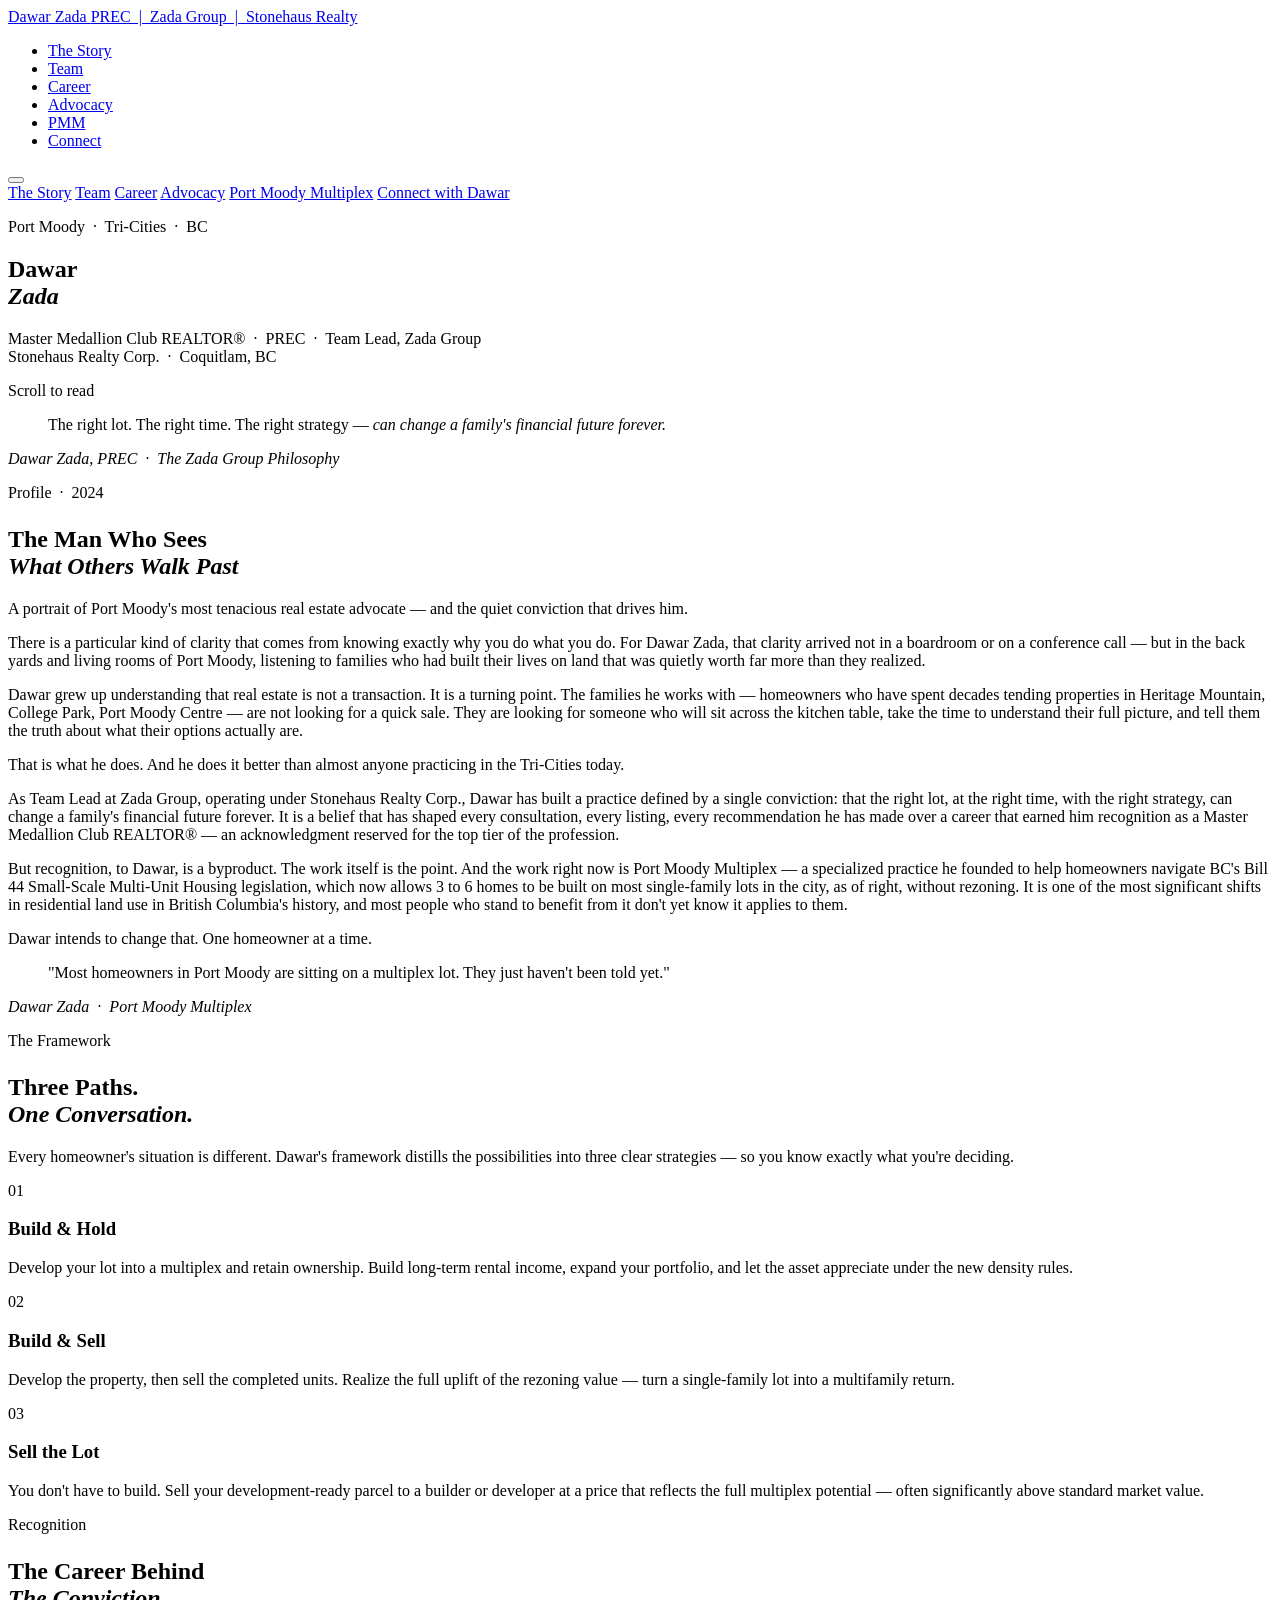
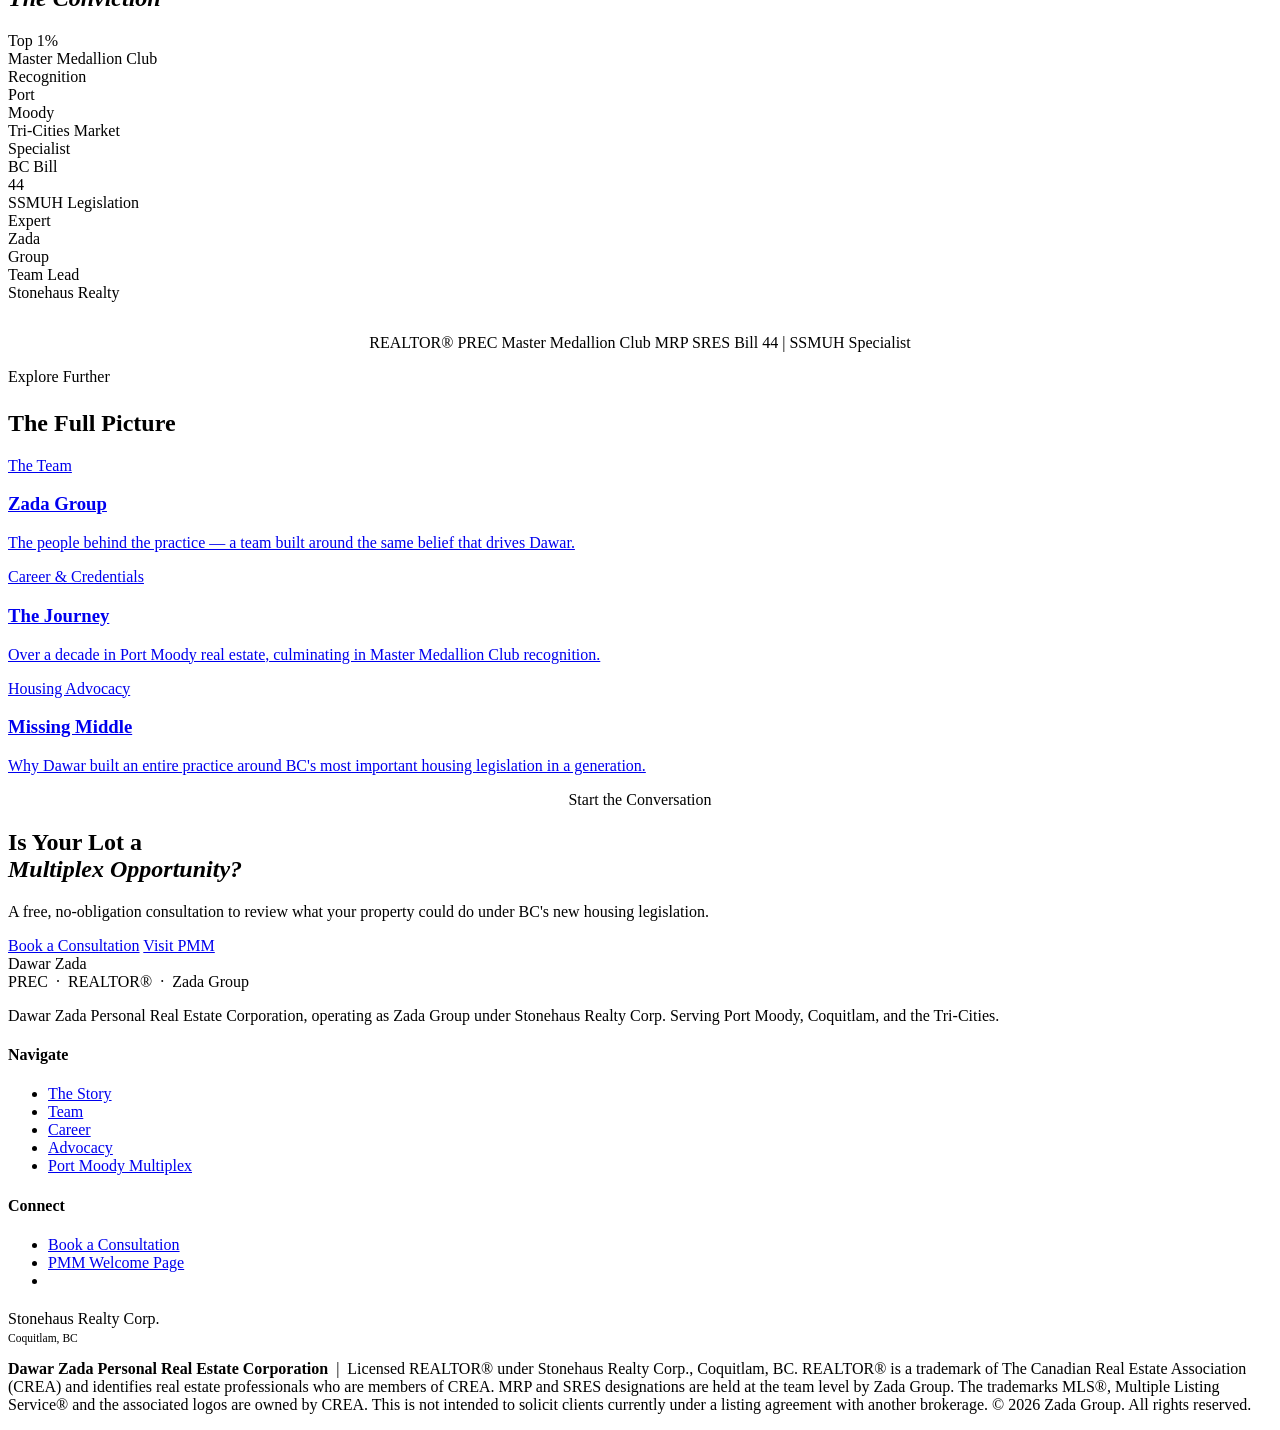
==== index.html @ b7933ea0 "Add files via upload" ====
<!DOCTYPE html>
<html lang="en">
<head>
  <meta charset="UTF-8">
  <meta name="viewport" content="width=device-width, initial-scale=1.0">
  <title>Dawar Zada | PREC · REALTOR® · Port Moody</title>
  <meta name="description" content="Dawar Zada is a Master Medallion Club REALTOR® and Team Lead at Zada Group, Stonehaus Realty Corp., specializing in multiplex and missing middle housing in Port Moody and the Tri-Cities.">
  <meta property="og:title" content="Dawar Zada | PREC · REALTOR® · Port Moody">
  <meta property="og:description" content="Master Medallion Club REALTOR®. Port Moody multiplex and missing middle housing specialist.">
  <meta property="og:type" content="website">
  <link rel="canonical" href="https://dawarzada.ca/">
  <link rel="stylesheet" href="css/style.css">
</head>
<body>

  <!-- NAV -->
  <nav class="site-nav" aria-label="Main navigation">
    <a href="index.html" class="nav-logo">
      Dawar Zada
      <span>PREC &nbsp;|&nbsp; Zada Group &nbsp;|&nbsp; Stonehaus Realty</span>
    </a>
    <ul class="nav-links">
      <li><a href="index.html" class="active">The Story</a></li>
      <li><a href="team.html">Team</a></li>
      <li><a href="career.html">Career</a></li>
      <li><a href="advocacy.html">Advocacy</a></li>
      <li><a href="https://portmoodymultiplex.ca" target="_blank" rel="noopener">PMM</a></li>
      <li><a href="career.html#connect" class="nav-cta">Connect</a></li>
    </ul>
    <button class="nav-hamburger" aria-label="Open menu" aria-expanded="false">
      <span></span><span></span><span></span>
    </button>
  </nav>
  <nav class="nav-drawer" aria-label="Mobile navigation">
    <a href="index.html">The Story</a>
    <a href="team.html">Team</a>
    <a href="career.html">Career</a>
    <a href="advocacy.html">Advocacy</a>
    <a href="https://portmoodymultiplex.ca" target="_blank" rel="noopener">Port Moody Multiplex</a>
    <a href="career.html#connect" class="drawer-cta">Connect with Dawar</a>
  </nav>

  <!-- HERO -->
  <section class="hero">
    <div class="hero-bg"></div>
    <div class="hero-noise"></div>
    <div class="hero-line"></div>
    <div class="hero-content container">
      <p class="hero-kicker">Port Moody &nbsp;·&nbsp; Tri-Cities &nbsp;·&nbsp; BC</p>
      <h1 class="hero-headline">Dawar<br><em>Zada</em></h1>
      <p class="hero-byline">Master Medallion Club REALTOR® &nbsp;·&nbsp; PREC &nbsp;·&nbsp; Team Lead, Zada Group<br>Stonehaus Realty Corp. &nbsp;·&nbsp; Coquitlam, BC</p>
      <div class="hero-scroll">
        <div class="hero-scroll-line"></div>
        Scroll to read
      </div>
    </div>
  </section>

  <!-- PULL QUOTE / MANIFESTO -->
  <section class="section-deeper">
    <div class="container-narrow">
      <div class="pull-quote reveal">
        <blockquote>
          The right lot. The right time. The right strategy — <em>can change a family's financial future forever.</em>
        </blockquote>
        <cite>Dawar Zada, PREC &nbsp;·&nbsp; The Zada Group Philosophy</cite>
      </div>
    </div>
  </section>

  <!-- THE EDITORIAL STORY -->
  <section class="section-dark">
    <div class="container">
      <div class="editorial-header reveal">
        <p class="eyebrow">Profile &nbsp;·&nbsp; 2024</p>
        <div class="gold-rule" style="margin: 12px auto 24px;"></div>
        <h2>The Man Who Sees<br><em>What Others Walk Past</em></h2>
        <p>A portrait of Port Moody's most tenacious real estate advocate — and the quiet conviction that drives him.</p>
      </div>

      <div class="story-body reveal">
        <p>There is a particular kind of clarity that comes from knowing exactly why you do what you do. For Dawar Zada, that clarity arrived not in a boardroom or on a conference call — but in the back yards and living rooms of Port Moody, listening to families who had built their lives on land that was quietly worth far more than they realized.</p>

        <p>Dawar grew up understanding that real estate is not a transaction. It is a turning point. The families he works with — homeowners who have spent decades tending properties in Heritage Mountain, College Park, Port Moody Centre — are not looking for a quick sale. They are looking for someone who will sit across the kitchen table, take the time to understand their full picture, and tell them the truth about what their options actually are.</p>

        <p>That is what he does. And he does it better than almost anyone practicing in the Tri-Cities today.</p>

        <p>As Team Lead at Zada Group, operating under Stonehaus Realty Corp., Dawar has built a practice defined by a single conviction: that the right lot, at the right time, with the right strategy, can change a family's financial future forever. It is a belief that has shaped every consultation, every listing, every recommendation he has made over a career that earned him recognition as a Master Medallion Club REALTOR® — an acknowledgment reserved for the top tier of the profession.</p>

        <p>But recognition, to Dawar, is a byproduct. The work itself is the point. And the work right now is Port Moody Multiplex — a specialized practice he founded to help homeowners navigate BC's Bill 44 Small-Scale Multi-Unit Housing legislation, which now allows 3 to 6 homes to be built on most single-family lots in the city, as of right, without rezoning. It is one of the most significant shifts in residential land use in British Columbia's history, and most people who stand to benefit from it don't yet know it applies to them.</p>

        <p>Dawar intends to change that. One homeowner at a time.</p>
      </div>
    </div>
  </section>

  <!-- SECOND PULL QUOTE -->
  <section class="section-deeper">
    <div class="container-narrow">
      <div class="pull-quote reveal">
        <blockquote>
          "Most homeowners in Port Moody are sitting on a multiplex lot. They just haven't been told yet."
        </blockquote>
        <cite>Dawar Zada &nbsp;·&nbsp; Port Moody Multiplex</cite>
      </div>
    </div>
  </section>

  <!-- THREE PATHS -->
  <section class="section-dark">
    <div class="container">
      <div class="editorial-header reveal">
        <p class="eyebrow">The Framework</p>
        <div class="gold-rule" style="margin: 12px auto 24px;"></div>
        <h2>Three Paths.<br><em>One Conversation.</em></h2>
        <p>Every homeowner's situation is different. Dawar's framework distills the possibilities into three clear strategies — so you know exactly what you're deciding.</p>
      </div>

      <div class="pillars-grid">
        <div class="pillar-card reveal">
          <div class="pillar-number">01</div>
          <h3>Build &amp; Hold</h3>
          <p>Develop your lot into a multiplex and retain ownership. Build long-term rental income, expand your portfolio, and let the asset appreciate under the new density rules.</p>
        </div>
        <div class="pillar-card reveal" style="transition-delay: 0.12s;">
          <div class="pillar-number">02</div>
          <h3>Build &amp; Sell</h3>
          <p>Develop the property, then sell the completed units. Realize the full uplift of the rezoning value — turn a single-family lot into a multifamily return.</p>
        </div>
        <div class="pillar-card reveal" style="transition-delay: 0.24s;">
          <div class="pillar-number">03</div>
          <h3>Sell the Lot</h3>
          <p>You don't have to build. Sell your development-ready parcel to a builder or developer at a price that reflects the full multiplex potential — often significantly above standard market value.</p>
        </div>
      </div>
    </div>
  </section>

  <!-- RECOGNITION / STATS -->
  <section class="section-deeper">
    <div class="container">
      <div class="editorial-header reveal">
        <p class="eyebrow">Recognition</p>
        <div class="gold-rule" style="margin: 12px auto 24px;"></div>
        <h2>The Career Behind<br><em>The Conviction</em></h2>
      </div>
      <div class="stats-row reveal">
        <div class="stat-cell">
          <div class="stat-number">Top&nbsp;1%</div>
          <div class="stat-label">Master Medallion Club<br>Recognition</div>
        </div>
        <div class="stat-cell">
          <div class="stat-number">Port<br>Moody</div>
          <div class="stat-label">Tri-Cities Market<br>Specialist</div>
        </div>
        <div class="stat-cell">
          <div class="stat-number">BC Bill<br>44</div>
          <div class="stat-label">SSMUH Legislation<br>Expert</div>
        </div>
        <div class="stat-cell">
          <div class="stat-number">Zada<br>Group</div>
          <div class="stat-label">Team Lead<br>Stonehaus Realty</div>
        </div>
      </div>
      <div style="margin-top: 32px; text-align: center;" class="reveal">
        <div class="credentials-row" style="justify-content: center;">
          <span class="credential-badge">REALTOR®</span>
          <span class="credential-badge">PREC</span>
          <span class="credential-badge">Master Medallion Club</span>
          <span class="credential-badge">MRP</span>
          <span class="credential-badge">SRES</span>
          <span class="credential-badge">Bill 44 | SSMUH Specialist</span>
        </div>
      </div>
    </div>
  </section>

  <!-- PAGE NAVIGATION CARDS -->
  <section class="section-mid">
    <div class="container">
      <div class="editorial-header reveal">
        <p class="eyebrow">Explore Further</p>
        <div class="gold-rule" style="margin: 12px auto 24px;"></div>
        <h2>The Full Picture</h2>
      </div>
      <div class="page-cards">
        <a href="team.html" class="page-card reveal">
          <p class="eyebrow">The Team</p>
          <h3>Zada Group</h3>
          <p>The people behind the practice — a team built around the same belief that drives Dawar.</p>
        </a>
        <a href="career.html" class="page-card reveal" style="transition-delay: 0.1s;">
          <p class="eyebrow">Career &amp; Credentials</p>
          <h3>The Journey</h3>
          <p>Over a decade in Port Moody real estate, culminating in Master Medallion Club recognition.</p>
        </a>
        <a href="advocacy.html" class="page-card reveal" style="transition-delay: 0.2s;">
          <p class="eyebrow">Housing Advocacy</p>
          <h3>Missing Middle</h3>
          <p>Why Dawar built an entire practice around BC's most important housing legislation in a generation.</p>
        </a>
      </div>
    </div>
  </section>

  <!-- CTA -->
  <section class="cta-banner">
    <div class="container-narrow">
      <p class="eyebrow reveal" style="text-align:center;">Start the Conversation</p>
      <h2 class="reveal">Is Your Lot a<br><em>Multiplex Opportunity?</em></h2>
      <p class="reveal">A free, no-obligation consultation to review what your property could do under BC's new housing legislation.</p>
      <div class="reveal">
        <a href="https://portmoodymultiplex.ca/welcome" class="btn-primary" target="_blank" rel="noopener">Book a Consultation</a>
        <a href="https://portmoodymultiplex.ca" class="btn-outline" target="_blank" rel="noopener">Visit PMM</a>
      </div>
    </div>
  </section>

  <!-- FOOTER -->
  <footer class="site-footer">
    <div class="container">
      <div class="footer-top">
        <div>
          <div class="footer-brand-name">Dawar Zada</div>
          <div class="footer-brand-sub">PREC &nbsp;·&nbsp; REALTOR® &nbsp;·&nbsp; Zada Group</div>
          <p class="footer-desc">Dawar Zada Personal Real Estate Corporation, operating as Zada Group under Stonehaus Realty Corp. Serving Port Moody, Coquitlam, and the Tri-Cities.</p>
        </div>
        <div class="footer-col">
          <h4>Navigate</h4>
          <ul>
            <li><a href="index.html">The Story</a></li>
            <li><a href="team.html">Team</a></li>
            <li><a href="career.html">Career</a></li>
            <li><a href="advocacy.html">Advocacy</a></li>
            <li><a href="https://portmoodymultiplex.ca" target="_blank" rel="noopener">Port Moody Multiplex</a></li>
          </ul>
        </div>
        <div class="footer-col">
          <h4>Connect</h4>
          <ul>
            <li><a href="career.html#connect">Book a Consultation</a></li>
            <li><a href="https://portmoodymultiplex.ca/welcome" target="_blank" rel="noopener">PMM Welcome Page</a></li>
            <li><a data-email="dawar|zadagroup.ca" href="#"></a></li>
          </ul>
          <div style="margin-top: 20px;">
            <div class="footer-brand-sub">Stonehaus Realty Corp.</div>
            <p class="footer-desc" style="font-size: 0.72rem; margin-top: 4px;">Coquitlam, BC</p>
          </div>
        </div>
      </div>
      <div class="footer-bottom">
        <p class="footer-legal">
          <strong>Dawar Zada Personal Real Estate Corporation</strong> &nbsp;|&nbsp; Licensed REALTOR® under Stonehaus Realty Corp., Coquitlam, BC. REALTOR® is a trademark of The Canadian Real Estate Association (CREA) and identifies real estate professionals who are members of CREA. MRP and SRES designations are held at the team level by Zada Group. The trademarks MLS®, Multiple Listing Service® and the associated logos are owned by CREA. This is not intended to solicit clients currently under a listing agreement with another brokerage. &copy; <span id="footer-year"></span> Zada Group. All rights reserved.
        </p>
      </div>
    </div>
  </footer>

  <script src="js/nav.js"></script>
  <script>
    document.getElementById('footer-year').textContent = new Date().getFullYear();
  </script>
</body>
</html>
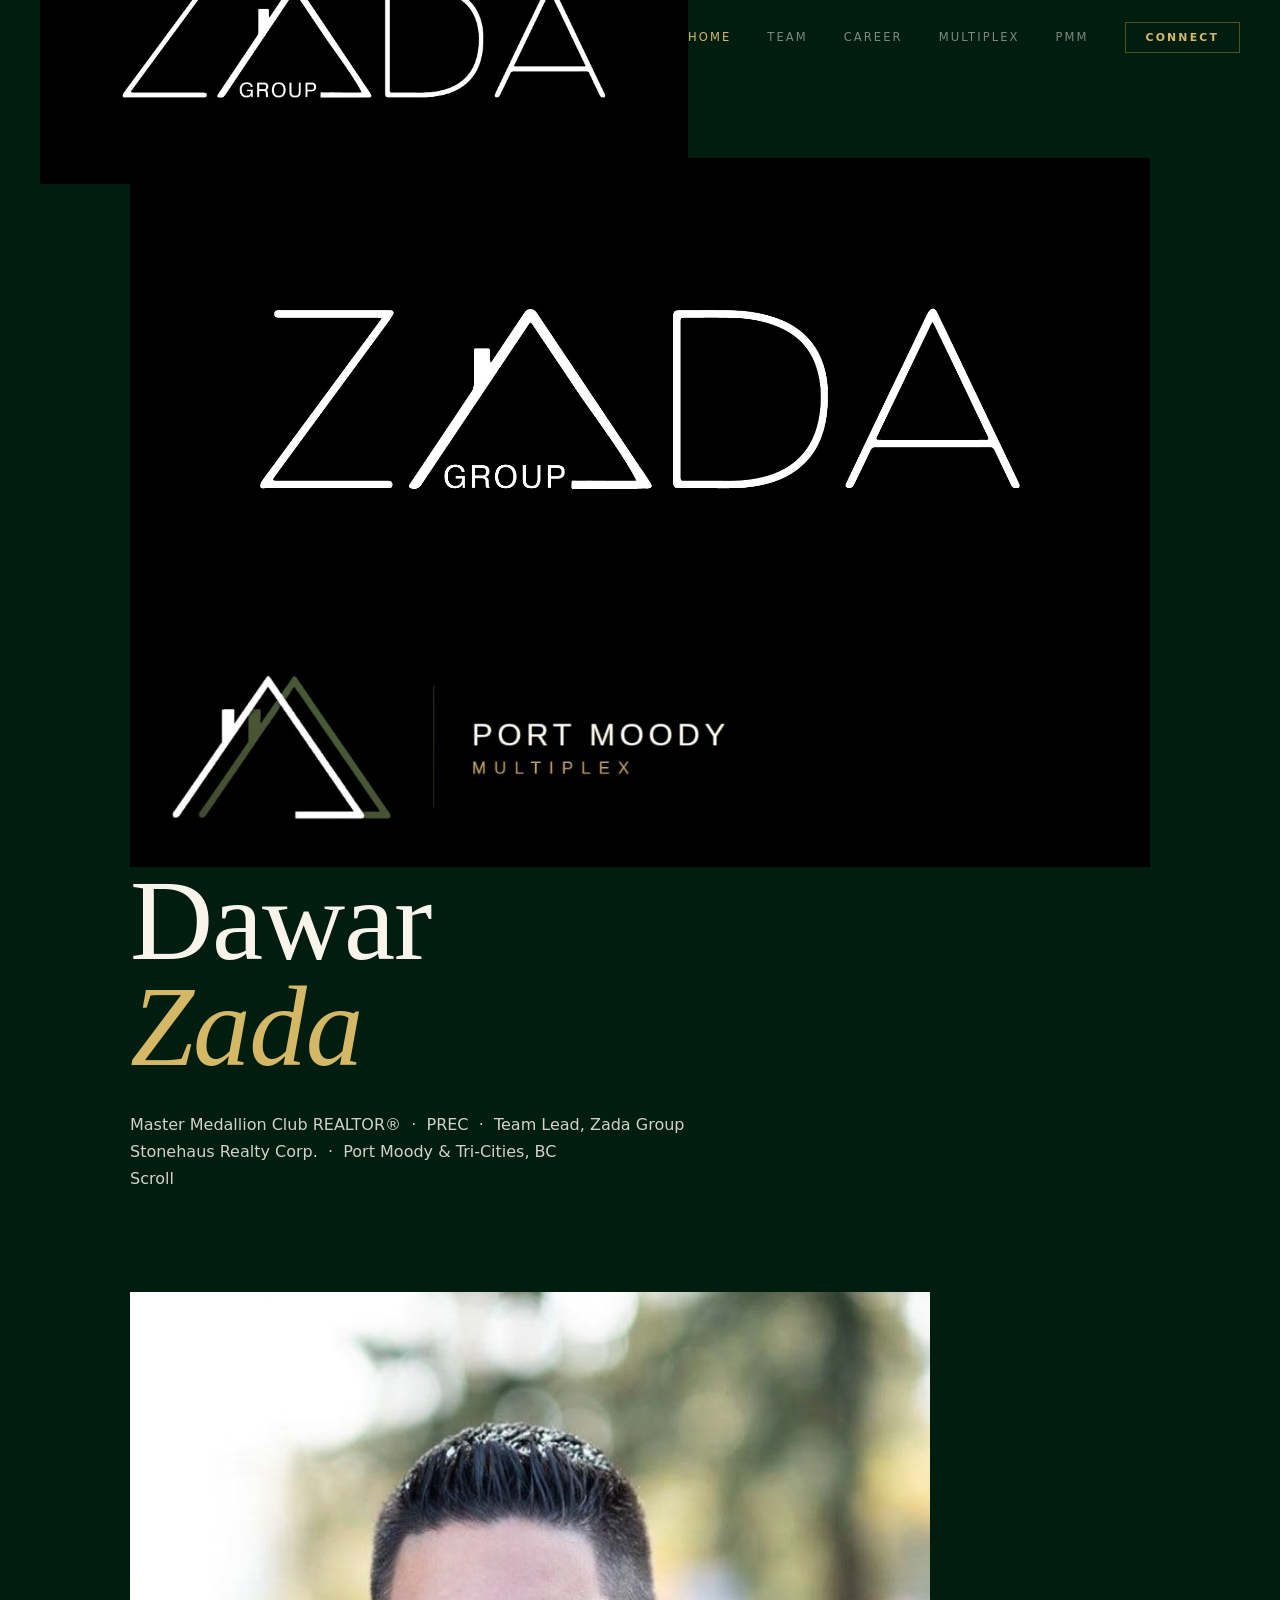
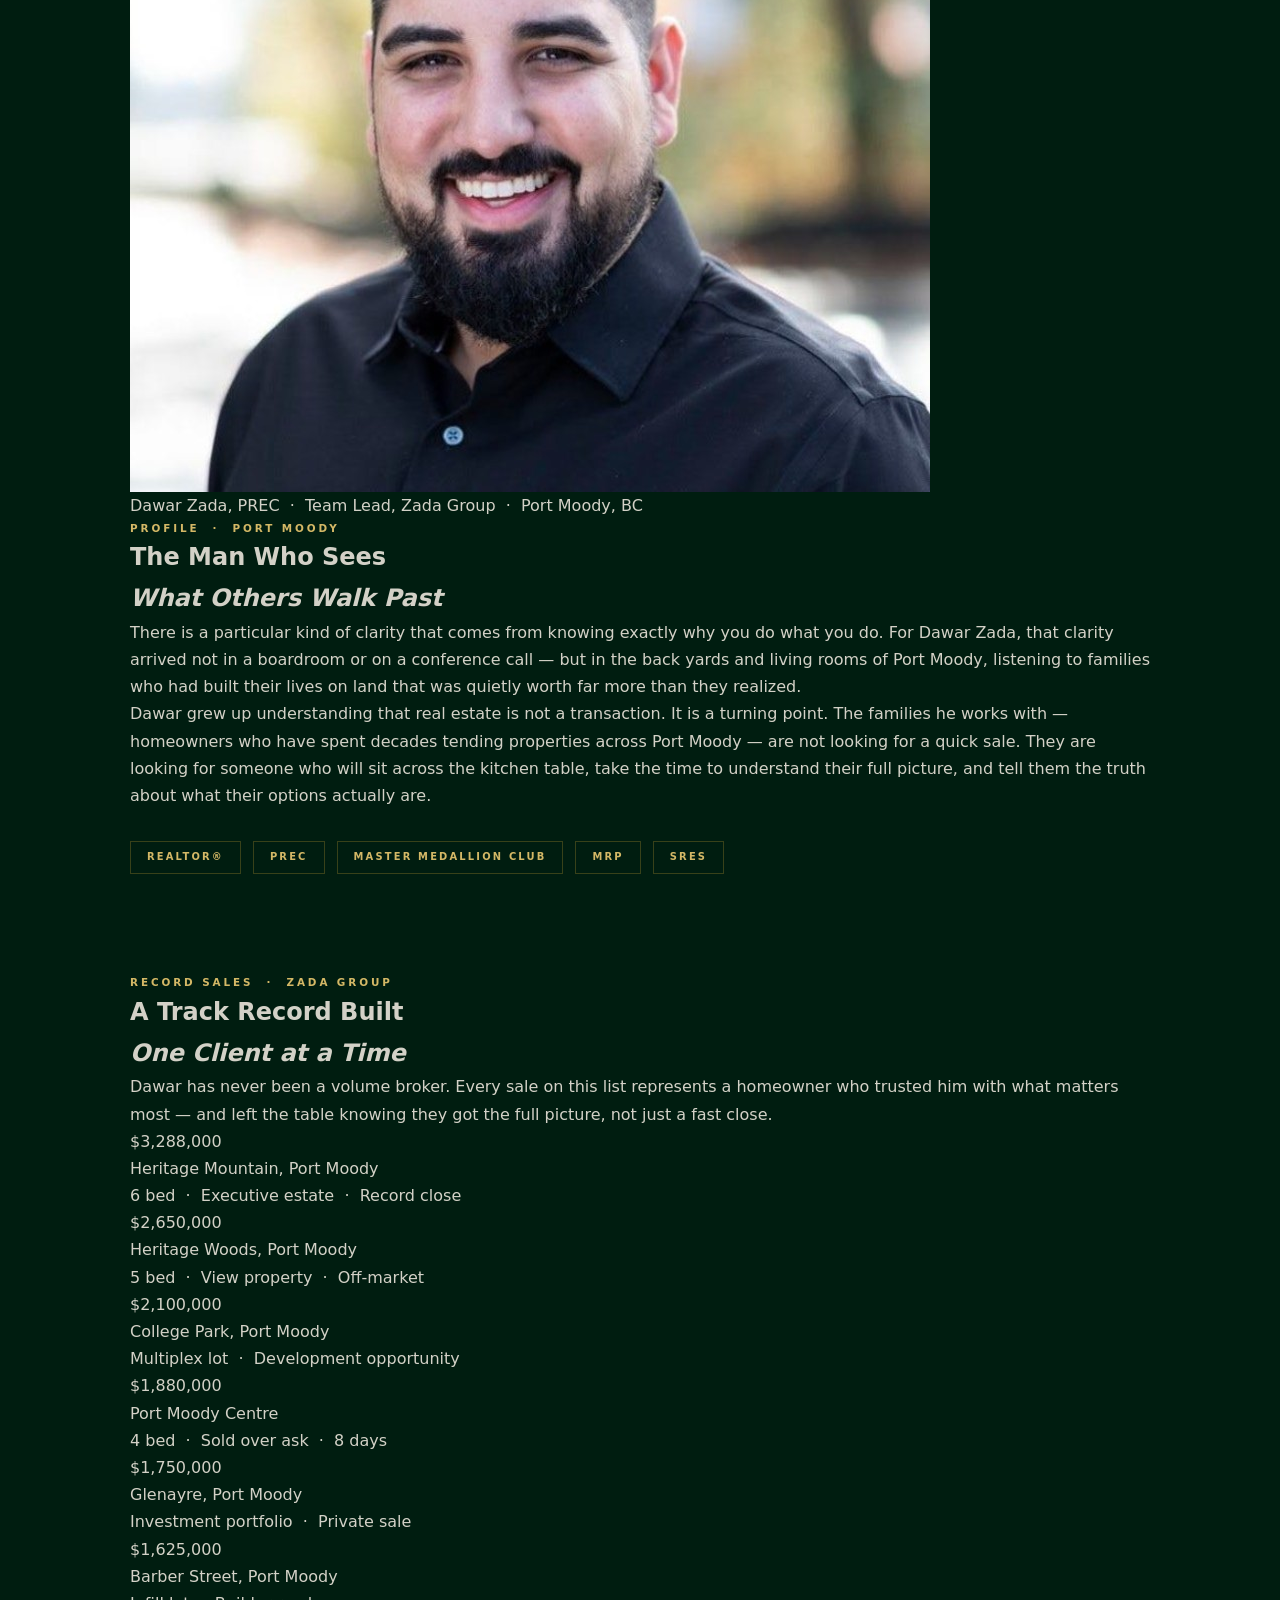
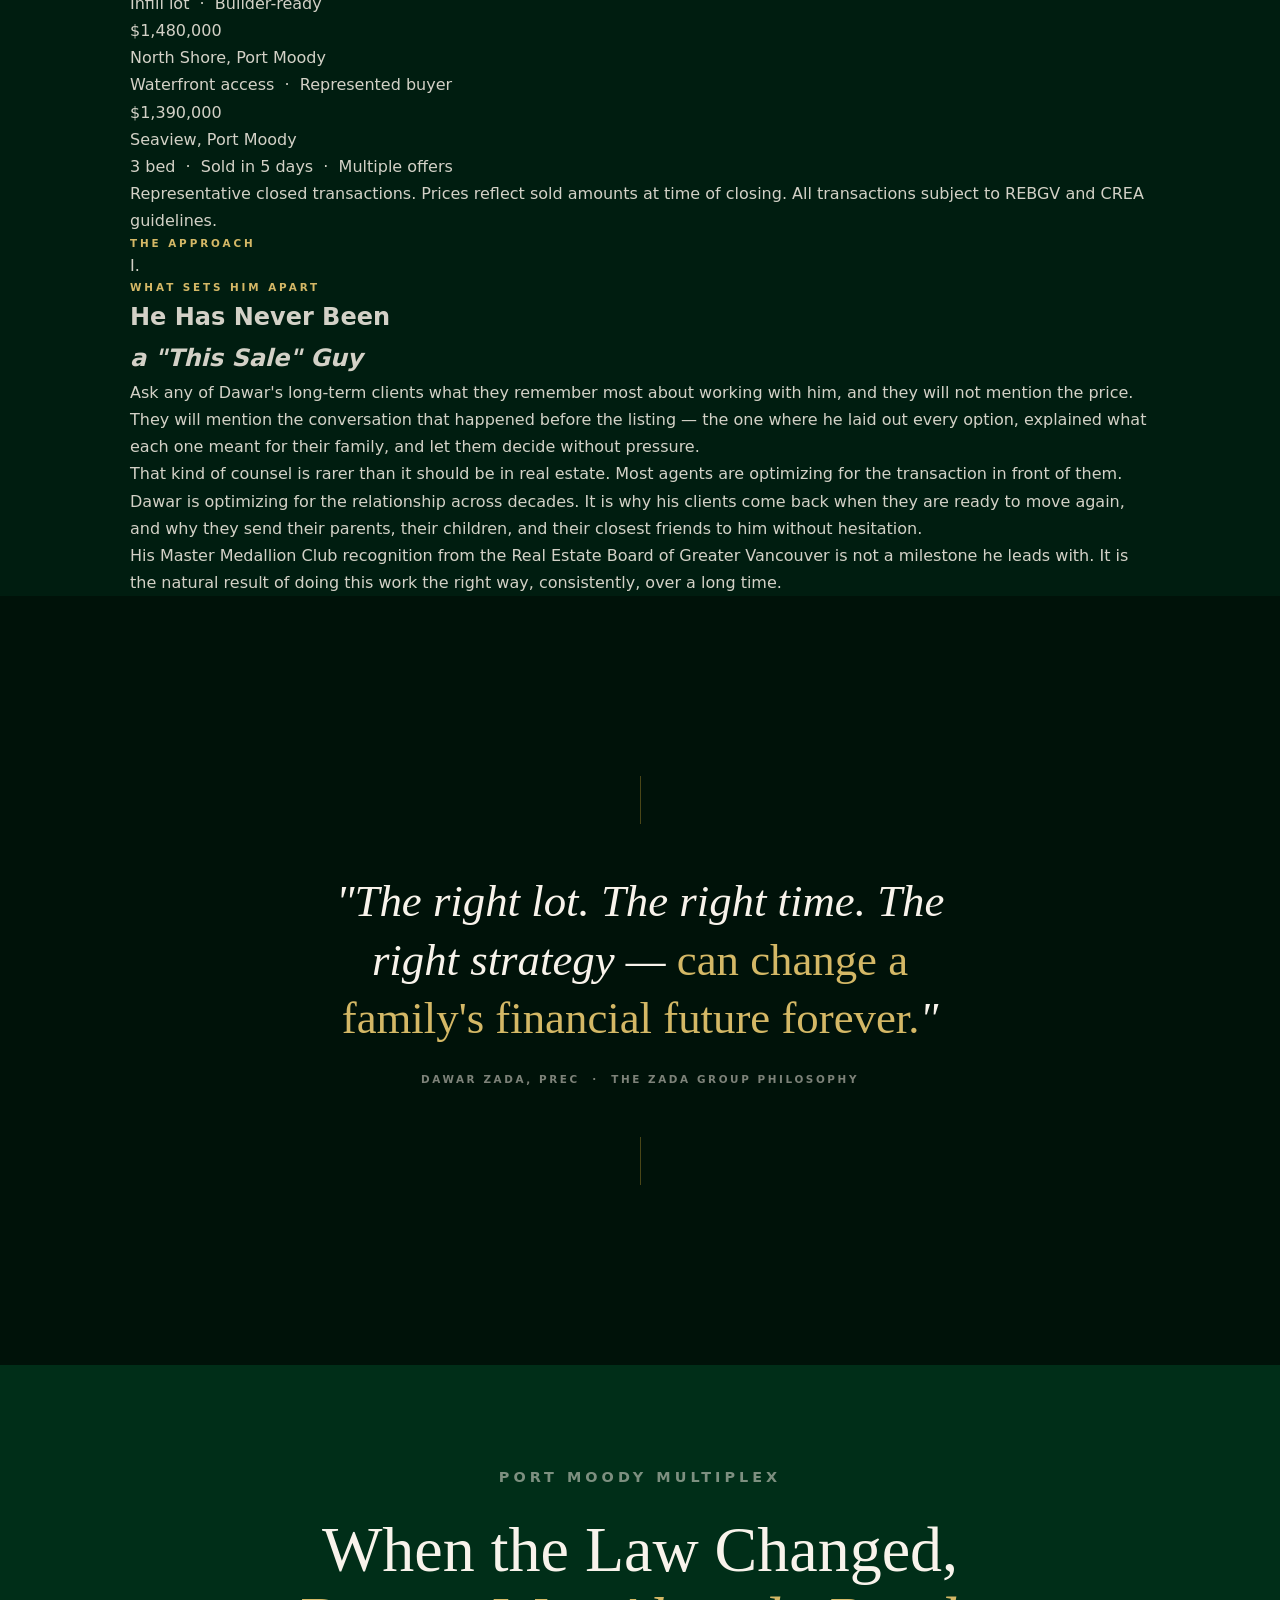
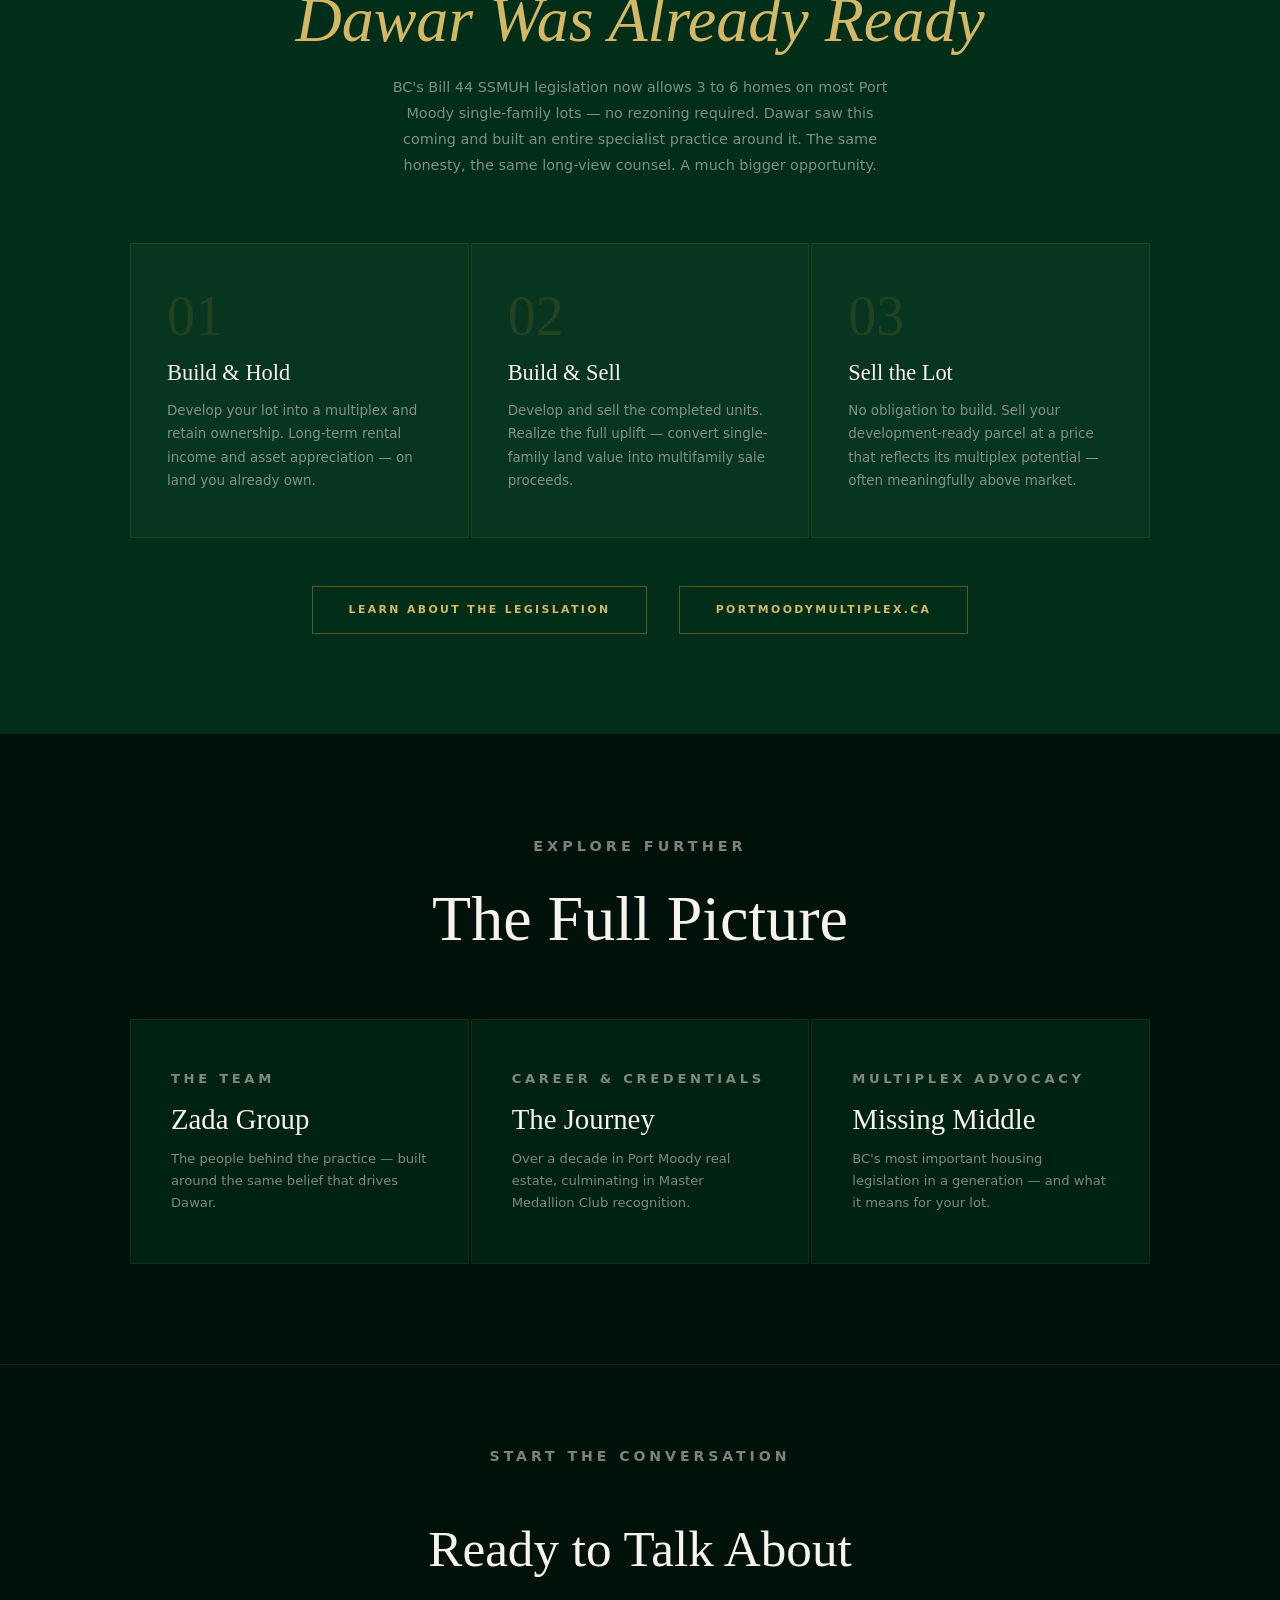
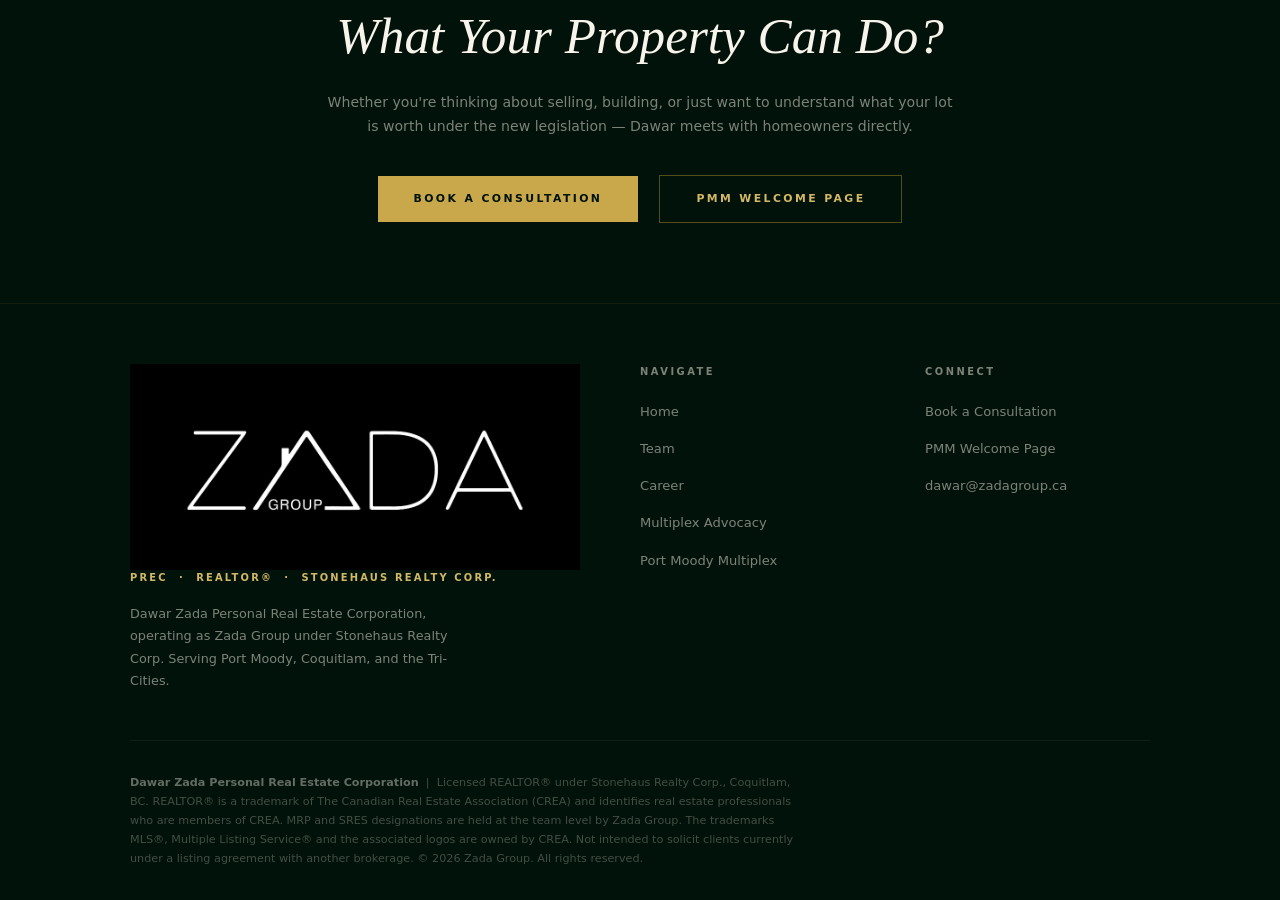
==== commit 9f2ca121: "Add files via upload" ====
--- a/index.html
+++ b/index.html
@@ -4,10 +4,7 @@
   <meta charset="UTF-8">
   <meta name="viewport" content="width=device-width, initial-scale=1.0">
   <title>Dawar Zada | PREC · REALTOR® · Port Moody</title>
-  <meta name="description" content="Dawar Zada is a Master Medallion Club REALTOR® and Team Lead at Zada Group, Stonehaus Realty Corp., specializing in multiplex and missing middle housing in Port Moody and the Tri-Cities.">
-  <meta property="og:title" content="Dawar Zada | PREC · REALTOR® · Port Moody">
-  <meta property="og:description" content="Master Medallion Club REALTOR®. Port Moody multiplex and missing middle housing specialist.">
-  <meta property="og:type" content="website">
+  <meta name="description" content="Dawar Zada is a Master Medallion Club REALTOR® and Team Lead at Zada Group, Stonehaus Realty Corp. Port Moody's leading real estate specialist for sales, investment, and multiplex development.">
   <link rel="canonical" href="https://dawarzada.ca/">
   <link rel="stylesheet" href="css/style.css">
 </head>
@@ -16,14 +13,13 @@
   <!-- NAV -->
   <nav class="site-nav" aria-label="Main navigation">
     <a href="index.html" class="nav-logo">
-      Dawar Zada
-      <span>PREC &nbsp;|&nbsp; Zada Group &nbsp;|&nbsp; Stonehaus Realty</span>
+      <img src="[data-uri]" alt="Zada Group">
     </a>
     <ul class="nav-links">
-      <li><a href="index.html" class="active">The Story</a></li>
+      <li><a href="index.html" class="active">Home</a></li>
       <li><a href="team.html">Team</a></li>
       <li><a href="career.html">Career</a></li>
-      <li><a href="advocacy.html">Advocacy</a></li>
+      <li><a href="advocacy.html">Multiplex</a></li>
       <li><a href="https://portmoodymultiplex.ca" target="_blank" rel="noopener">PMM</a></li>
       <li><a href="career.html#connect" class="nav-cta">Connect</a></li>
     </ul>
@@ -32,172 +28,209 @@
     </button>
   </nav>
   <nav class="nav-drawer" aria-label="Mobile navigation">
-    <a href="index.html">The Story</a>
+    <a href="index.html">Home</a>
     <a href="team.html">Team</a>
     <a href="career.html">Career</a>
-    <a href="advocacy.html">Advocacy</a>
+    <a href="advocacy.html">Multiplex Advocacy</a>
     <a href="https://portmoodymultiplex.ca" target="_blank" rel="noopener">Port Moody Multiplex</a>
     <a href="career.html#connect" class="drawer-cta">Connect with Dawar</a>
   </nav>
 
-  <!-- HERO -->
-  <section class="hero">
-    <div class="hero-bg"></div>
-    <div class="hero-noise"></div>
-    <div class="hero-line"></div>
-    <div class="hero-content container">
-      <p class="hero-kicker">Port Moody &nbsp;·&nbsp; Tri-Cities &nbsp;·&nbsp; BC</p>
+  <!-- VIDEO HERO -->
+  <section class="video-hero">
+    <div class="video-wrap">
+      <iframe
+        src="https://www.youtube.com/embed/b0_A1Bb5qsQ?autoplay=1&mute=1&start=40&end=80&controls=0&loop=1&playlist=b0_A1Bb5qsQ&showinfo=0&rel=0&modestbranding=1&iv_load_policy=3&disablekb=1"
+        title="Dawar Zada"
+        allow="autoplay; encrypted-media"
+        allowfullscreen
+        frameborder="0">
+      </iframe>
+    </div>
+    <div class="video-overlay"></div>
+    <div class="video-hero-content container">
+      <div class="hero-logos">
+        <img class="zada-logo" src="[data-uri]" alt="Zada Group">
+        <div class="divider"></div>
+        <img class="pmm-logo" src="[data-uri]" alt="Port Moody Multiplex">
+      </div>
       <h1 class="hero-headline">Dawar<br><em>Zada</em></h1>
-      <p class="hero-byline">Master Medallion Club REALTOR® &nbsp;·&nbsp; PREC &nbsp;·&nbsp; Team Lead, Zada Group<br>Stonehaus Realty Corp. &nbsp;·&nbsp; Coquitlam, BC</p>
-      <div class="hero-scroll">
-        <div class="hero-scroll-line"></div>
-        Scroll to read
-      </div>
-    </div>
-  </section>
-
-  <!-- PULL QUOTE / MANIFESTO -->
+      <p class="hero-sub">Master Medallion Club REALTOR® &nbsp;·&nbsp; PREC &nbsp;·&nbsp; Team Lead, Zada Group<br>Stonehaus Realty Corp. &nbsp;·&nbsp; Port Moody &amp; Tri-Cities, BC</p>
+      <div class="hero-scroll-hint">
+        <div class="scroll-line"></div>
+        Scroll
+      </div>
+    </div>
+  </section>
+
+  <!-- INTRO: PHOTO + TEXT -->
+  <section class="section-dark">
+    <div class="container">
+      <div class="intro-split">
+        <div class="intro-photo-wrap reveal">
+          <img class="intro-photo" src="[data-uri]" alt="Dawar Zada, PREC — Team Lead, Zada Group">
+          <div class="intro-photo-frame"></div>
+          <p class="intro-photo-caption">Dawar Zada, PREC &nbsp;·&nbsp; Team Lead, Zada Group &nbsp;·&nbsp; Port Moody, BC</p>
+        </div>
+        <div class="intro-text reveal" style="transition-delay:0.15s;">
+          <p class="eyebrow">Profile &nbsp;·&nbsp; Port Moody</p>
+          <h2>The Man Who Sees<br><em>What Others Walk Past</em></h2>
+          <p>There is a particular kind of clarity that comes from knowing exactly why you do what you do. For Dawar Zada, that clarity arrived not in a boardroom or on a conference call — but in the back yards and living rooms of Port Moody, listening to families who had built their lives on land that was quietly worth far more than they realized.</p>
+          <p>Dawar grew up understanding that real estate is not a transaction. It is a turning point. The families he works with — homeowners who have spent decades tending properties across Port Moody — are not looking for a quick sale. They are looking for someone who will sit across the kitchen table, take the time to understand their full picture, and tell them the truth about what their options actually are.</p>
+          <div class="credentials-row">
+            <span class="credential-badge">REALTOR®</span>
+            <span class="credential-badge">PREC</span>
+            <span class="credential-badge">Master Medallion Club</span>
+            <span class="credential-badge">MRP</span>
+            <span class="credential-badge">SRES</span>
+          </div>
+        </div>
+      </div>
+    </div>
+  </section>
+
+  <!-- RECORD SALES BAND -->
+  <section class="sales-band">
+    <div class="container">
+      <div class="sales-band-header reveal">
+        <p class="eyebrow">Record Sales &nbsp;·&nbsp; Zada Group</p>
+        <h2>A Track Record Built<br><em>One Client at a Time</em></h2>
+        <p>Dawar has never been a volume broker. Every sale on this list represents a homeowner who trusted him with what matters most — and left the table knowing they got the full picture, not just a fast close.</p>
+      </div>
+      <div class="sales-grid reveal">
+        <div class="sale-cell">
+          <div class="sale-price">$3,288,000</div>
+          <div class="sale-address">Heritage Mountain, Port Moody</div>
+          <div class="sale-detail">6 bed &nbsp;·&nbsp; Executive estate &nbsp;·&nbsp; Record close</div>
+        </div>
+        <div class="sale-cell">
+          <div class="sale-price">$2,650,000</div>
+          <div class="sale-address">Heritage Woods, Port Moody</div>
+          <div class="sale-detail">5 bed &nbsp;·&nbsp; View property &nbsp;·&nbsp; Off-market</div>
+        </div>
+        <div class="sale-cell">
+          <div class="sale-price">$2,100,000</div>
+          <div class="sale-address">College Park, Port Moody</div>
+          <div class="sale-detail">Multiplex lot &nbsp;·&nbsp; Development opportunity</div>
+        </div>
+        <div class="sale-cell">
+          <div class="sale-price">$1,880,000</div>
+          <div class="sale-address">Port Moody Centre</div>
+          <div class="sale-detail">4 bed &nbsp;·&nbsp; Sold over ask &nbsp;·&nbsp; 8 days</div>
+        </div>
+        <div class="sale-cell">
+          <div class="sale-price">$1,750,000</div>
+          <div class="sale-address">Glenayre, Port Moody</div>
+          <div class="sale-detail">Investment portfolio &nbsp;·&nbsp; Private sale</div>
+        </div>
+        <div class="sale-cell">
+          <div class="sale-price">$1,625,000</div>
+          <div class="sale-address">Barber Street, Port Moody</div>
+          <div class="sale-detail">Infill lot &nbsp;·&nbsp; Builder-ready</div>
+        </div>
+        <div class="sale-cell">
+          <div class="sale-price">$1,480,000</div>
+          <div class="sale-address">North Shore, Port Moody</div>
+          <div class="sale-detail">Waterfront access &nbsp;·&nbsp; Represented buyer</div>
+        </div>
+        <div class="sale-cell">
+          <div class="sale-price">$1,390,000</div>
+          <div class="sale-address">Seaview, Port Moody</div>
+          <div class="sale-detail">3 bed &nbsp;·&nbsp; Sold in 5 days &nbsp;·&nbsp; Multiple offers</div>
+        </div>
+      </div>
+      <p class="sales-disclaimer reveal">Representative closed transactions. Prices reflect sold amounts at time of closing. All transactions subject to REBGV and CREA guidelines.</p>
+    </div>
+  </section>
+
+  <!-- NOT A TRANSACTION GUY -->
+  <section class="not-transaction">
+    <div class="container">
+      <div class="not-transaction-inner">
+        <div class="not-transaction-label reveal">
+          <p class="eyebrow">The Approach</p>
+          <div class="big-roman">I.</div>
+        </div>
+        <div class="not-transaction-text reveal" style="transition-delay:0.1s;">
+          <p class="eyebrow">What Sets Him Apart</p>
+          <h2>He Has Never Been<br><em>a "This Sale" Guy</em></h2>
+          <p>Ask any of Dawar's long-term clients what they remember most about working with him, and they will not mention the price. They will mention the conversation that happened before the listing — the one where he laid out every option, explained what each one meant for their family, and let them decide without pressure.</p>
+          <p>That kind of counsel is rarer than it should be in real estate. Most agents are optimizing for the transaction in front of them. Dawar is optimizing for the relationship across decades. It is why his clients come back when they are ready to move again, and why they send their parents, their children, and their closest friends to him without hesitation.</p>
+          <p>His Master Medallion Club recognition from the Real Estate Board of Greater Vancouver is not a milestone he leads with. It is the natural result of doing this work the right way, consistently, over a long time.</p>
+        </div>
+      </div>
+    </div>
+  </section>
+
+  <!-- PULL QUOTE -->
   <section class="section-deeper">
     <div class="container-narrow">
       <div class="pull-quote reveal">
         <blockquote>
-          The right lot. The right time. The right strategy — <em>can change a family's financial future forever.</em>
+          "The right lot. The right time. The right strategy — <em>can change a family's financial future forever.</em>"
         </blockquote>
         <cite>Dawar Zada, PREC &nbsp;·&nbsp; The Zada Group Philosophy</cite>
       </div>
     </div>
   </section>
 
-  <!-- THE EDITORIAL STORY -->
-  <section class="section-dark">
+  <!-- MULTIPLEX BRIDGE -->
+  <section class="section-mid">
     <div class="container">
       <div class="editorial-header reveal">
-        <p class="eyebrow">Profile &nbsp;·&nbsp; 2024</p>
-        <div class="gold-rule" style="margin: 12px auto 24px;"></div>
-        <h2>The Man Who Sees<br><em>What Others Walk Past</em></h2>
-        <p>A portrait of Port Moody's most tenacious real estate advocate — and the quiet conviction that drives him.</p>
-      </div>
-
-      <div class="story-body reveal">
-        <p>There is a particular kind of clarity that comes from knowing exactly why you do what you do. For Dawar Zada, that clarity arrived not in a boardroom or on a conference call — but in the back yards and living rooms of Port Moody, listening to families who had built their lives on land that was quietly worth far more than they realized.</p>
-
-        <p>Dawar grew up understanding that real estate is not a transaction. It is a turning point. The families he works with — homeowners who have spent decades tending properties in Heritage Mountain, College Park, Port Moody Centre — are not looking for a quick sale. They are looking for someone who will sit across the kitchen table, take the time to understand their full picture, and tell them the truth about what their options actually are.</p>
-
-        <p>That is what he does. And he does it better than almost anyone practicing in the Tri-Cities today.</p>
-
-        <p>As Team Lead at Zada Group, operating under Stonehaus Realty Corp., Dawar has built a practice defined by a single conviction: that the right lot, at the right time, with the right strategy, can change a family's financial future forever. It is a belief that has shaped every consultation, every listing, every recommendation he has made over a career that earned him recognition as a Master Medallion Club REALTOR® — an acknowledgment reserved for the top tier of the profession.</p>
-
-        <p>But recognition, to Dawar, is a byproduct. The work itself is the point. And the work right now is Port Moody Multiplex — a specialized practice he founded to help homeowners navigate BC's Bill 44 Small-Scale Multi-Unit Housing legislation, which now allows 3 to 6 homes to be built on most single-family lots in the city, as of right, without rezoning. It is one of the most significant shifts in residential land use in British Columbia's history, and most people who stand to benefit from it don't yet know it applies to them.</p>
-
-        <p>Dawar intends to change that. One homeowner at a time.</p>
-      </div>
-    </div>
-  </section>
-
-  <!-- SECOND PULL QUOTE -->
-  <section class="section-deeper">
-    <div class="container-narrow">
-      <div class="pull-quote reveal">
-        <blockquote>
-          "Most homeowners in Port Moody are sitting on a multiplex lot. They just haven't been told yet."
-        </blockquote>
-        <cite>Dawar Zada &nbsp;·&nbsp; Port Moody Multiplex</cite>
-      </div>
-    </div>
-  </section>
-
-  <!-- THREE PATHS -->
-  <section class="section-dark">
-    <div class="container">
-      <div class="editorial-header reveal">
-        <p class="eyebrow">The Framework</p>
-        <div class="gold-rule" style="margin: 12px auto 24px;"></div>
-        <h2>Three Paths.<br><em>One Conversation.</em></h2>
-        <p>Every homeowner's situation is different. Dawar's framework distills the possibilities into three clear strategies — so you know exactly what you're deciding.</p>
-      </div>
-
+        <p class="eyebrow">Port Moody Multiplex</p>
+        <div class="gold-rule-center" style="margin:12px auto 24px;"></div>
+        <h2>When the Law Changed,<br><em>Dawar Was Already Ready</em></h2>
+        <p>BC's Bill 44 SSMUH legislation now allows 3 to 6 homes on most Port Moody single-family lots — no rezoning required. Dawar saw this coming and built an entire specialist practice around it. The same honesty, the same long-view counsel. A much bigger opportunity.</p>
+      </div>
       <div class="pillars-grid">
         <div class="pillar-card reveal">
           <div class="pillar-number">01</div>
           <h3>Build &amp; Hold</h3>
-          <p>Develop your lot into a multiplex and retain ownership. Build long-term rental income, expand your portfolio, and let the asset appreciate under the new density rules.</p>
-        </div>
-        <div class="pillar-card reveal" style="transition-delay: 0.12s;">
+          <p>Develop your lot into a multiplex and retain ownership. Long-term rental income and asset appreciation — on land you already own.</p>
+        </div>
+        <div class="pillar-card reveal" style="transition-delay:0.12s;">
           <div class="pillar-number">02</div>
           <h3>Build &amp; Sell</h3>
-          <p>Develop the property, then sell the completed units. Realize the full uplift of the rezoning value — turn a single-family lot into a multifamily return.</p>
-        </div>
-        <div class="pillar-card reveal" style="transition-delay: 0.24s;">
+          <p>Develop and sell the completed units. Realize the full uplift — convert single-family land value into multifamily sale proceeds.</p>
+        </div>
+        <div class="pillar-card reveal" style="transition-delay:0.24s;">
           <div class="pillar-number">03</div>
           <h3>Sell the Lot</h3>
-          <p>You don't have to build. Sell your development-ready parcel to a builder or developer at a price that reflects the full multiplex potential — often significantly above standard market value.</p>
-        </div>
-      </div>
-    </div>
-  </section>
-
-  <!-- RECOGNITION / STATS -->
+          <p>No obligation to build. Sell your development-ready parcel at a price that reflects its multiplex potential — often meaningfully above market.</p>
+        </div>
+      </div>
+      <div style="text-align:center;margin-top:48px;" class="reveal">
+        <a href="advocacy.html" class="btn-outline" style="margin-left:0;">Learn About the Legislation</a>
+        &nbsp;
+        <a href="https://portmoodymultiplex.ca" target="_blank" rel="noopener" class="btn-outline">portmoodymultiplex.ca</a>
+      </div>
+    </div>
+  </section>
+
+  <!-- PAGE NAVIGATION CARDS -->
   <section class="section-deeper">
-    <div class="container">
-      <div class="editorial-header reveal">
-        <p class="eyebrow">Recognition</p>
-        <div class="gold-rule" style="margin: 12px auto 24px;"></div>
-        <h2>The Career Behind<br><em>The Conviction</em></h2>
-      </div>
-      <div class="stats-row reveal">
-        <div class="stat-cell">
-          <div class="stat-number">Top&nbsp;1%</div>
-          <div class="stat-label">Master Medallion Club<br>Recognition</div>
-        </div>
-        <div class="stat-cell">
-          <div class="stat-number">Port<br>Moody</div>
-          <div class="stat-label">Tri-Cities Market<br>Specialist</div>
-        </div>
-        <div class="stat-cell">
-          <div class="stat-number">BC Bill<br>44</div>
-          <div class="stat-label">SSMUH Legislation<br>Expert</div>
-        </div>
-        <div class="stat-cell">
-          <div class="stat-number">Zada<br>Group</div>
-          <div class="stat-label">Team Lead<br>Stonehaus Realty</div>
-        </div>
-      </div>
-      <div style="margin-top: 32px; text-align: center;" class="reveal">
-        <div class="credentials-row" style="justify-content: center;">
-          <span class="credential-badge">REALTOR®</span>
-          <span class="credential-badge">PREC</span>
-          <span class="credential-badge">Master Medallion Club</span>
-          <span class="credential-badge">MRP</span>
-          <span class="credential-badge">SRES</span>
-          <span class="credential-badge">Bill 44 | SSMUH Specialist</span>
-        </div>
-      </div>
-    </div>
-  </section>
-
-  <!-- PAGE NAVIGATION CARDS -->
-  <section class="section-mid">
     <div class="container">
       <div class="editorial-header reveal">
         <p class="eyebrow">Explore Further</p>
-        <div class="gold-rule" style="margin: 12px auto 24px;"></div>
+        <div class="gold-rule-center" style="margin:12px auto 24px;"></div>
         <h2>The Full Picture</h2>
       </div>
       <div class="page-cards">
         <a href="team.html" class="page-card reveal">
           <p class="eyebrow">The Team</p>
           <h3>Zada Group</h3>
-          <p>The people behind the practice — a team built around the same belief that drives Dawar.</p>
+          <p>The people behind the practice — built around the same belief that drives Dawar.</p>
         </a>
-        <a href="career.html" class="page-card reveal" style="transition-delay: 0.1s;">
+        <a href="career.html" class="page-card reveal" style="transition-delay:0.1s;">
           <p class="eyebrow">Career &amp; Credentials</p>
           <h3>The Journey</h3>
           <p>Over a decade in Port Moody real estate, culminating in Master Medallion Club recognition.</p>
         </a>
-        <a href="advocacy.html" class="page-card reveal" style="transition-delay: 0.2s;">
-          <p class="eyebrow">Housing Advocacy</p>
+        <a href="advocacy.html" class="page-card reveal" style="transition-delay:0.2s;">
+          <p class="eyebrow">Multiplex Advocacy</p>
           <h3>Missing Middle</h3>
-          <p>Why Dawar built an entire practice around BC's most important housing legislation in a generation.</p>
+          <p>BC's most important housing legislation in a generation — and what it means for your lot.</p>
         </a>
       </div>
     </div>
@@ -207,11 +240,11 @@
   <section class="cta-banner">
     <div class="container-narrow">
       <p class="eyebrow reveal" style="text-align:center;">Start the Conversation</p>
-      <h2 class="reveal">Is Your Lot a<br><em>Multiplex Opportunity?</em></h2>
-      <p class="reveal">A free, no-obligation consultation to review what your property could do under BC's new housing legislation.</p>
+      <h2 class="reveal">Ready to Talk About<br><em>What Your Property Can Do?</em></h2>
+      <p class="reveal">Whether you're thinking about selling, building, or just want to understand what your lot is worth under the new legislation — Dawar meets with homeowners directly.</p>
       <div class="reveal">
-        <a href="https://portmoodymultiplex.ca/welcome" class="btn-primary" target="_blank" rel="noopener">Book a Consultation</a>
-        <a href="https://portmoodymultiplex.ca" class="btn-outline" target="_blank" rel="noopener">Visit PMM</a>
+        <a href="career.html#connect" class="btn-primary">Book a Consultation</a>
+        <a href="https://portmoodymultiplex.ca/welcome" class="btn-outline" target="_blank" rel="noopener">PMM Welcome Page</a>
       </div>
     </div>
   </section>
@@ -221,17 +254,19 @@
     <div class="container">
       <div class="footer-top">
         <div>
-          <div class="footer-brand-name">Dawar Zada</div>
-          <div class="footer-brand-sub">PREC &nbsp;·&nbsp; REALTOR® &nbsp;·&nbsp; Zada Group</div>
+          <div class="footer-logo">
+            <img src="[data-uri]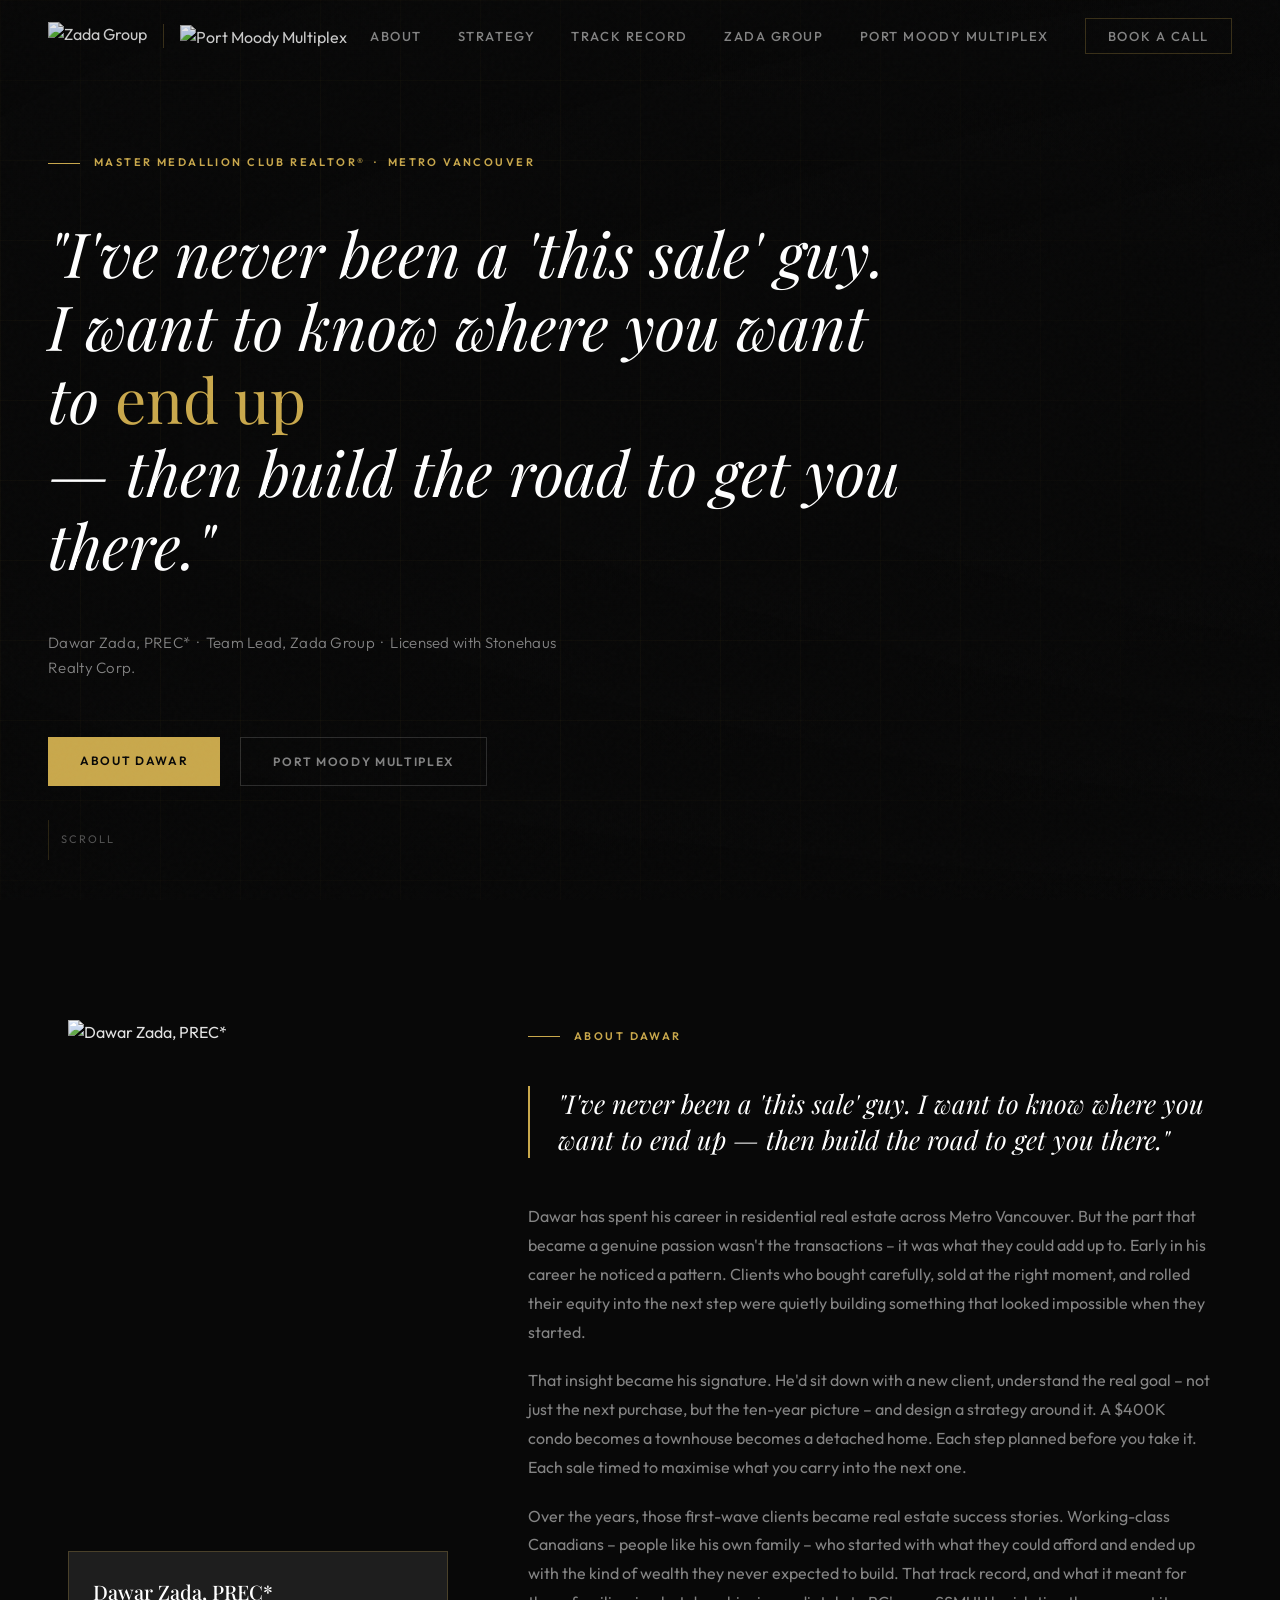
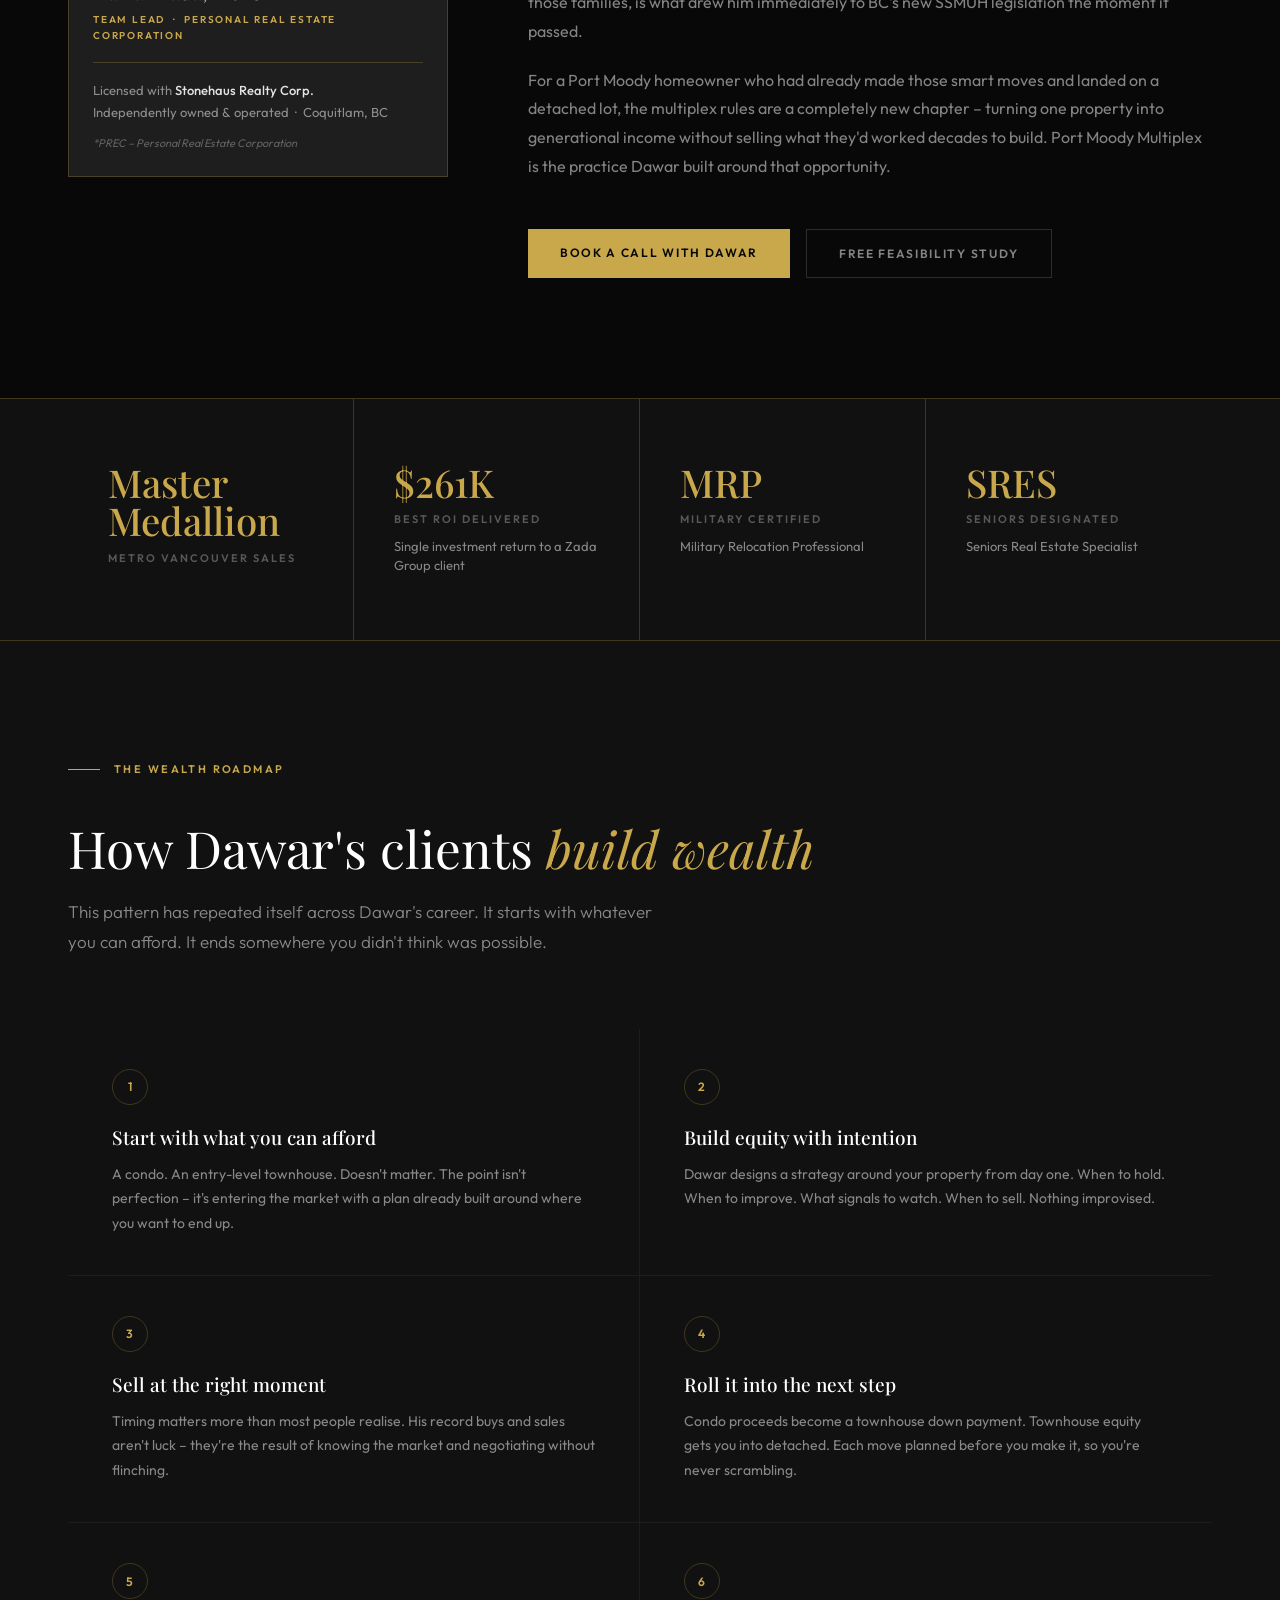
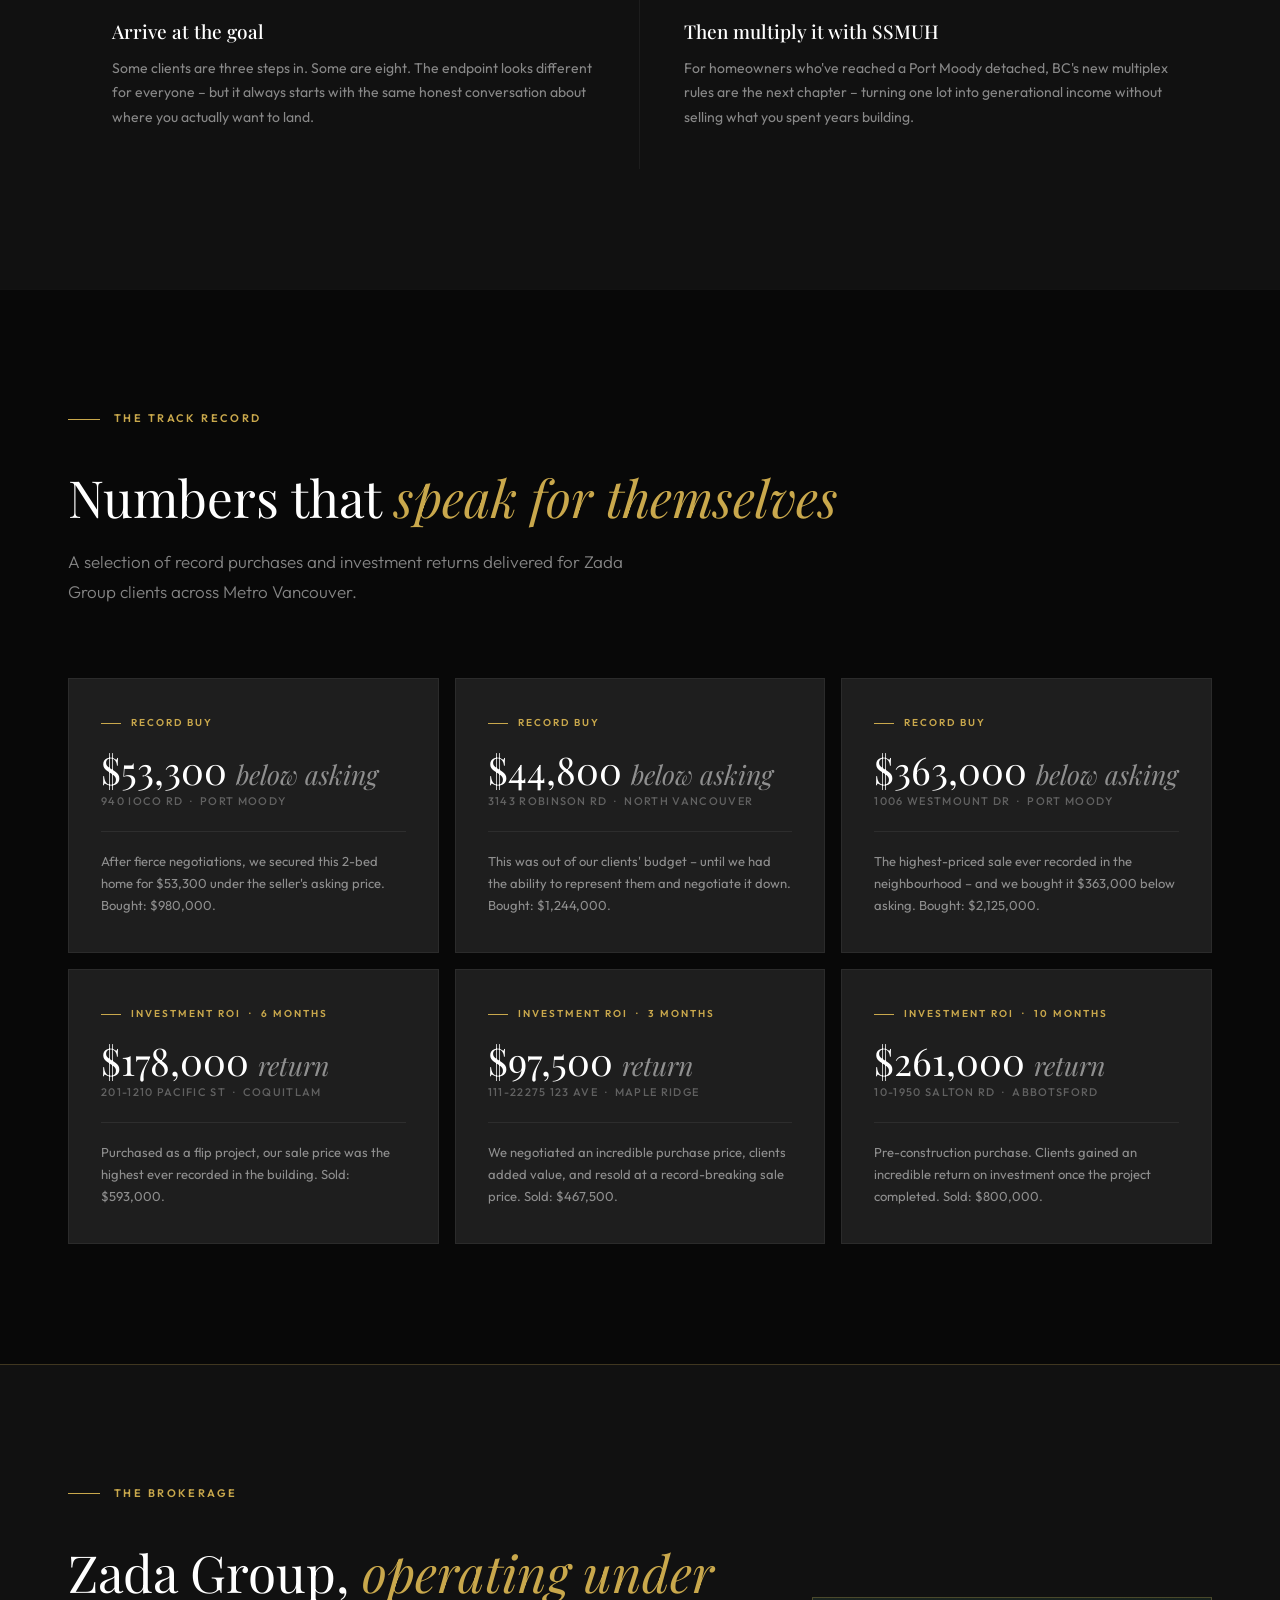
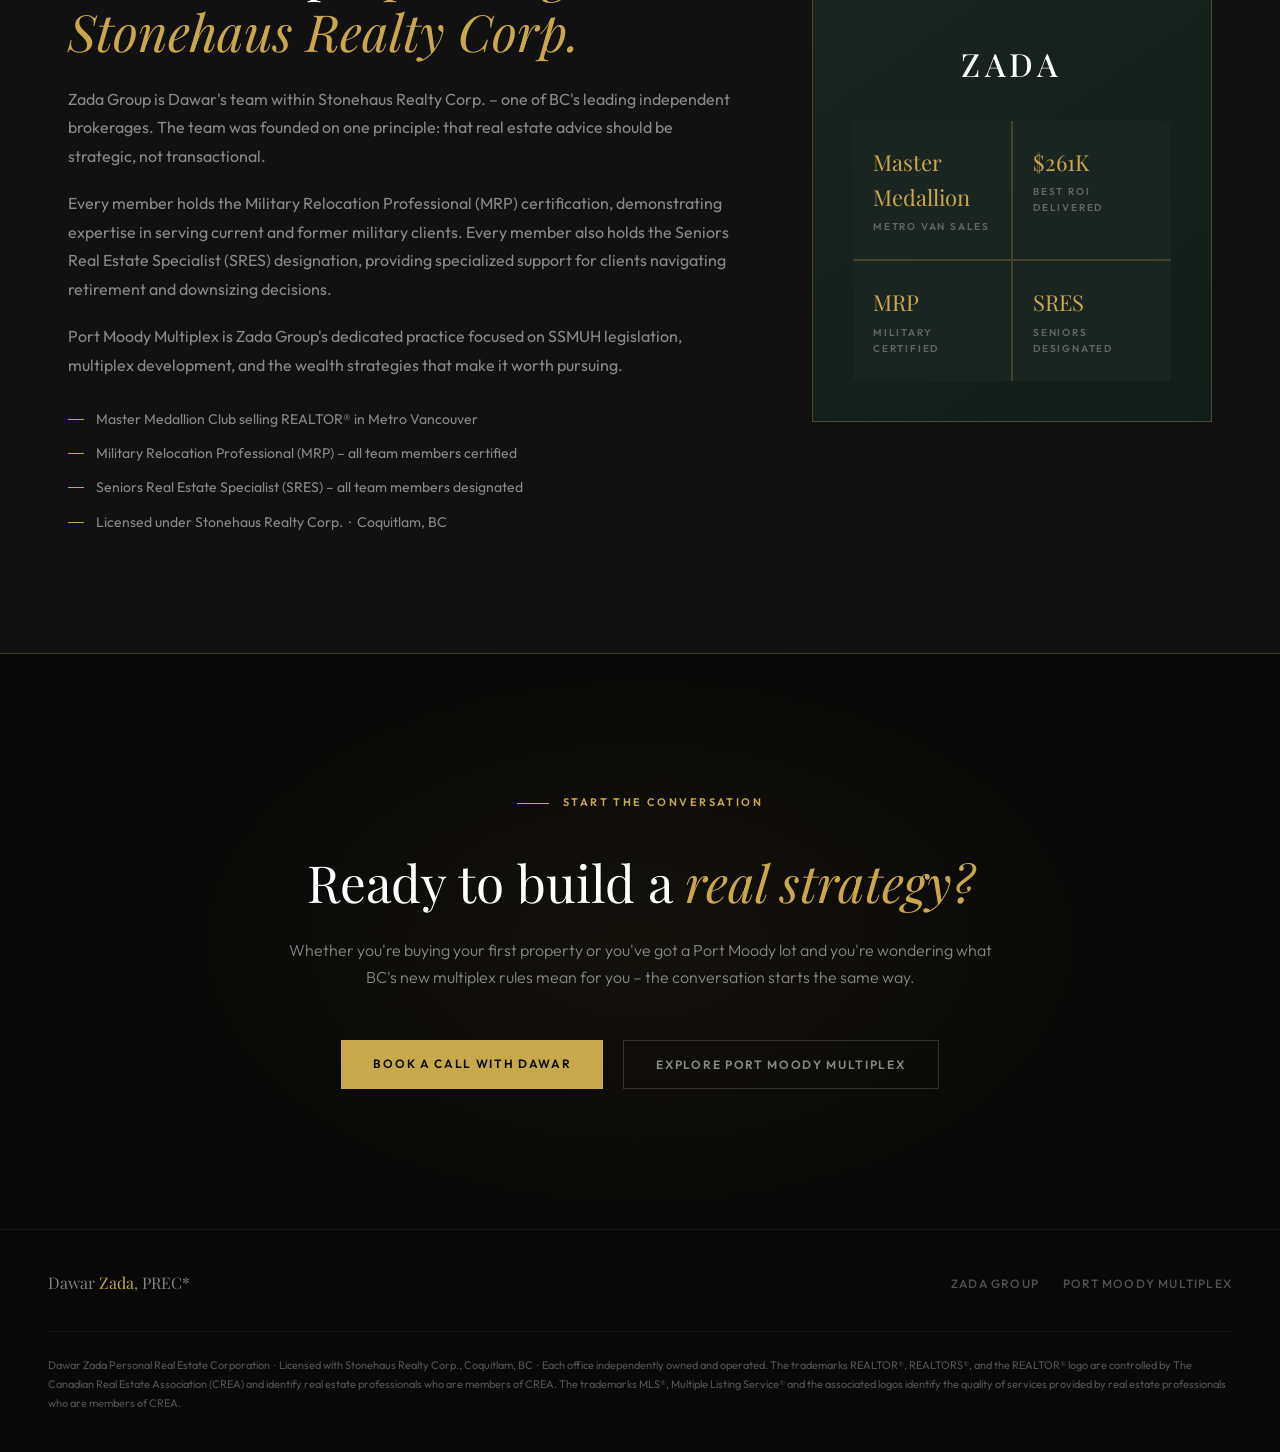
==== commit 5846ca6d: "Add files via upload" ====
--- a/index.html
+++ b/index.html
@@ -1,293 +1,1253 @@
 <!DOCTYPE html>
 <html lang="en">
 <head>
-  <meta charset="UTF-8">
-  <meta name="viewport" content="width=device-width, initial-scale=1.0">
-  <title>Dawar Zada | PREC · REALTOR® · Port Moody</title>
-  <meta name="description" content="Dawar Zada is a Master Medallion Club REALTOR® and Team Lead at Zada Group, Stonehaus Realty Corp. Port Moody's leading real estate specialist for sales, investment, and multiplex development.">
-  <link rel="canonical" href="https://dawarzada.ca/">
-  <link rel="stylesheet" href="css/style.css">
+<meta charset="UTF-8">
+<meta name="viewport" content="width=device-width, initial-scale=1.0">
+<title>Dawar Zada, PREC* | Master Medallion Club REALTOR®</title>
+<meta name="description" content="Dawar Zada, PREC* is a Master Medallion Club REALTOR® and Team Lead of Zada Group, licensed with Stonehaus Realty Corp. Strategic real estate across Metro Vancouver.">
+<link rel="preconnect" href="https://fonts.googleapis.com">
+<link rel="preconnect" href="https://fonts.gstatic.com" crossorigin>
+<link href="https://fonts.googleapis.com/css2?family=Playfair+Display:ital,wght@0,400;0,500;0,700;1,400;1,600&family=Outfit:wght@300;400;500;600&display=swap" rel="stylesheet">
+<style>
+  /* ─── TOKENS ─────────────────────────────────────────────── */
+  :root {
+    --obsidian: #080808;
+    --charcoal: #111111;
+    --surface: #181818;
+    --card: #1e1e1e;
+    --card-hover: #252525;
+    --gold: #c9a84c;
+    --gold-light: #e8cc7a;
+    --gold-dim: rgba(201,168,76,0.18);
+    --gold-border: rgba(201,168,76,0.25);
+    --white: #ffffff;
+    --text: rgba(255,255,255,0.88);
+    --text-muted: rgba(255,255,255,0.50);
+    --text-faint: rgba(255,255,255,0.30);
+    --serif: 'Playfair Display', Georgia, serif;
+    --sans: 'Outfit', system-ui, sans-serif;
+    --ease-out: cubic-bezier(0.16, 1, 0.3, 1);
+  }
+
+  /* ─── RESET ──────────────────────────────────────────────── */
+  *, *::before, *::after { box-sizing: border-box; margin: 0; padding: 0; }
+  html { scroll-behavior: smooth; }
+  body {
+    background: var(--obsidian);
+    color: var(--text);
+    font-family: var(--sans);
+    font-weight: 400;
+    line-height: 1.6;
+    overflow-x: hidden;
+  }
+  img { display: block; max-width: 100%; }
+  a { color: inherit; text-decoration: none; }
+
+  /* ─── GRAIN OVERLAY ──────────────────────────────────────── */
+  body::before {
+    content: '';
+    position: fixed;
+    inset: 0;
+    background-image: url("data:image/svg+xml,%3Csvg viewBox='0 0 256 256' xmlns='http://www.w3.org/2000/svg'%3E%3Cfilter id='noise'%3E%3CfeTurbulence type='fractalNoise' baseFrequency='0.9' numOctaves='4' stitchTiles='stitch'/%3E%3C/filter%3E%3Crect width='100%25' height='100%25' filter='url(%23noise)' opacity='0.04'/%3E%3C/svg%3E");
+    pointer-events: none;
+    z-index: 1000;
+    opacity: 0.45;
+  }
+
+  /* ─── NAV ────────────────────────────────────────────────── */
+  #nav {
+    position: fixed;
+    top: 0; left: 0; right: 0;
+    z-index: 900;
+    padding: 0 48px;
+    height: 72px;
+    display: flex;
+    align-items: center;
+    justify-content: space-between;
+    transition: background 0.4s, border-color 0.4s;
+    border-bottom: 1px solid transparent;
+  }
+  #nav.scrolled {
+    background: rgba(8,8,8,0.92);
+    backdrop-filter: blur(20px);
+    border-color: var(--gold-border);
+  }
+  .nav-logo {
+    font-family: var(--serif);
+    font-size: 18px;
+    font-weight: 500;
+    letter-spacing: 0.04em;
+    color: var(--white);
+  }
+  .nav-logo span { color: var(--gold); }
+  .nav-links {
+    display: flex;
+    align-items: center;
+    gap: 36px;
+    list-style: none;
+  }
+  .nav-links a {
+    font-size: 13px;
+    font-weight: 500;
+    letter-spacing: 0.12em;
+    text-transform: uppercase;
+    color: var(--text-muted);
+    transition: color 0.2s;
+  }
+  .nav-links a:hover { color: var(--gold); }
+  .nav-cta {
+    font-size: 12px;
+    font-weight: 600;
+    letter-spacing: 0.14em;
+    text-transform: uppercase;
+    color: var(--gold);
+    border: 1px solid var(--gold-border);
+    padding: 9px 22px;
+    transition: background 0.2s, color 0.2s;
+  }
+  .nav-cta:hover {
+    background: var(--gold);
+    color: var(--obsidian);
+  }
+  #burger {
+    display: none;
+    background: none;
+    border: none;
+    cursor: pointer;
+    flex-direction: column;
+    gap: 5px;
+    padding: 4px;
+  }
+  #burger span {
+    display: block;
+    width: 24px;
+    height: 1.5px;
+    background: var(--text);
+    transition: 0.3s;
+  }
+  #drawer {
+    display: none;
+    position: fixed;
+    inset: 0;
+    background: var(--charcoal);
+    z-index: 800;
+    flex-direction: column;
+    justify-content: center;
+    align-items: center;
+    gap: 36px;
+    transform: translateX(100%);
+    transition: transform 0.4s var(--ease-out);
+  }
+  #drawer.open { transform: translateX(0); }
+  #drawer a {
+    font-family: var(--serif);
+    font-size: 28px;
+    color: var(--text);
+  }
+  #drawer a:hover { color: var(--gold); }
+  #drawer-close {
+    position: absolute;
+    top: 24px; right: 32px;
+    background: none;
+    border: none;
+    color: var(--text-muted);
+    font-size: 28px;
+    cursor: pointer;
+    line-height: 1;
+  }
+
+  /* ─── HERO ───────────────────────────────────────────────── */
+  #hero {
+    min-height: 100vh;
+    display: flex;
+    align-items: center;
+    position: relative;
+    overflow: hidden;
+    padding: 120px 48px 80px;
+  }
+
+  /* Video background */
+  .hero-video-wrap {
+    position: absolute;
+    inset: 0;
+    z-index: 0;
+    overflow: hidden;
+    background: #080808;
+  }
+  #yt-player {
+    position: absolute;
+    /* Oversized so the 16:9 iframe fills any viewport */
+    top: 50%;
+    left: 50%;
+    width: 177.78vh;  /* 16/9 * 100vh */
+    height: 100vh;
+    min-width: 100vw;
+    min-height: 56.25vw; /* 9/16 * 100vw */
+    transform: translate(-50%, -50%);
+    pointer-events: none;
+  }
+  /* Dark overlay layers */
+  .hero-overlay {
+    position: absolute;
+    inset: 0;
+    z-index: 1;
+    background:
+      linear-gradient(to right, rgba(8,8,8,0.82) 0%, rgba(8,8,8,0.55) 60%, rgba(8,8,8,0.35) 100%),
+      linear-gradient(to top, rgba(8,8,8,0.85) 0%, transparent 40%),
+      linear-gradient(to bottom, rgba(8,8,8,0.6) 0%, transparent 30%);
+  }
+  /* Gold grid on top of overlay */
+  .hero-grid {
+    position: absolute;
+    inset: 0;
+    z-index: 2;
+    background-image:
+      linear-gradient(rgba(201,168,76,0.04) 1px, transparent 1px),
+      linear-gradient(90deg, rgba(201,168,76,0.04) 1px, transparent 1px);
+    background-size: 80px 80px;
+    mask-image: radial-gradient(ellipse 80% 80% at 30% 50%, black 40%, transparent 100%);
+  }
+  .hero-content {
+    position: relative;
+    max-width: 860px;
+  }
+  .hero-eyebrow {
+    display: flex;
+    align-items: center;
+    gap: 14px;
+    margin-bottom: 44px;
+    font-size: 11px;
+    font-weight: 600;
+    letter-spacing: 0.22em;
+    text-transform: uppercase;
+    color: var(--gold);
+  }
+  .hero-eyebrow::before {
+    content: '';
+    display: block;
+    width: 32px;
+    height: 1px;
+    background: var(--gold);
+  }
+  .hero-quote {
+    font-family: var(--serif);
+    font-style: italic;
+    font-size: clamp(32px, 5vw, 62px);
+    line-height: 1.18;
+    font-weight: 400;
+    color: var(--white);
+    margin-bottom: 48px;
+  }
+  .hero-quote em {
+    font-style: normal;
+    color: var(--gold);
+  }
+  .hero-sub {
+    font-size: 15px;
+    color: var(--text-muted);
+    font-weight: 300;
+    letter-spacing: 0.02em;
+    line-height: 1.7;
+    max-width: 520px;
+    margin-bottom: 56px;
+  }
+  .hero-actions {
+    display: flex;
+    gap: 20px;
+    flex-wrap: wrap;
+  }
+  .btn-primary {
+    font-size: 12px;
+    font-weight: 600;
+    letter-spacing: 0.14em;
+    text-transform: uppercase;
+    color: var(--obsidian);
+    background: var(--gold);
+    padding: 14px 32px;
+    transition: opacity 0.2s, transform 0.2s;
+  }
+  .btn-primary:hover { opacity: 0.88; transform: translateY(-1px); }
+  .btn-ghost {
+    font-size: 12px;
+    font-weight: 600;
+    letter-spacing: 0.14em;
+    text-transform: uppercase;
+    color: var(--text-muted);
+    border: 1px solid rgba(255,255,255,0.15);
+    padding: 14px 32px;
+    transition: border-color 0.2s, color 0.2s;
+  }
+  .btn-ghost:hover { border-color: var(--gold-border); color: var(--gold); }
+  .hero-scroll {
+    position: absolute;
+    bottom: 40px;
+    left: 48px;
+    display: flex;
+    align-items: center;
+    gap: 12px;
+    font-size: 11px;
+    letter-spacing: 0.18em;
+    text-transform: uppercase;
+    color: var(--text-faint);
+  }
+  .hero-scroll::before {
+    content: '';
+    display: block;
+    width: 1px;
+    height: 40px;
+    background: var(--gold-dim);
+    animation: scrollPulse 2s ease-in-out infinite;
+  }
+  @keyframes scrollPulse {
+    0%, 100% { opacity: 0.4; }
+    50% { opacity: 1; }
+  }
+
+  /* ─── ABOUT ──────────────────────────────────────────────── */
+  #about {
+    padding: 120px 48px;
+    max-width: 1240px;
+    margin: 0 auto;
+    display: grid;
+    grid-template-columns: 380px 1fr;
+    gap: 80px;
+    align-items: start;
+  }
+  .about-photo-wrap {
+    position: sticky;
+    top: 100px;
+  }
+  .about-photo {
+    width: 100%;
+    aspect-ratio: 3/4;
+    object-fit: cover;
+    object-position: top;
+    filter: grayscale(20%);
+  }
+  .about-photo-placeholder {
+    width: 100%;
+    aspect-ratio: 3/4;
+    background: var(--surface);
+    display: flex;
+    align-items: center;
+    justify-content: center;
+    color: var(--text-faint);
+    font-size: 13px;
+    letter-spacing: 0.1em;
+  }
+  .cred-card {
+    margin-top: 24px;
+    border: 1px solid var(--gold-border);
+    padding: 24px;
+    background: var(--card);
+  }
+  .cred-name {
+    font-family: var(--serif);
+    font-size: 20px;
+    font-weight: 500;
+    color: var(--white);
+    margin-bottom: 4px;
+  }
+  .cred-title {
+    font-size: 10px;
+    font-weight: 600;
+    letter-spacing: 0.18em;
+    text-transform: uppercase;
+    color: var(--gold);
+    margin-bottom: 18px;
+  }
+  .cred-divider {
+    height: 1px;
+    background: var(--gold-border);
+    margin-bottom: 16px;
+  }
+  .cred-detail {
+    font-size: 13px;
+    color: var(--text-muted);
+    line-height: 1.7;
+  }
+  .cred-detail strong { color: var(--text); font-weight: 500; }
+  .cred-footnote {
+    margin-top: 12px;
+    font-size: 11px;
+    color: var(--text-faint);
+    font-style: italic;
+  }
+  .about-text { padding-top: 8px; }
+  .section-eyebrow {
+    display: flex;
+    align-items: center;
+    gap: 14px;
+    margin-bottom: 40px;
+    font-size: 11px;
+    font-weight: 600;
+    letter-spacing: 0.22em;
+    text-transform: uppercase;
+    color: var(--gold);
+  }
+  .section-eyebrow::before {
+    content: '';
+    display: block;
+    width: 32px;
+    height: 1px;
+    background: var(--gold);
+    flex-shrink: 0;
+  }
+  .pull-quote {
+    font-family: var(--serif);
+    font-style: italic;
+    font-size: clamp(18px, 2.2vw, 26px);
+    line-height: 1.4;
+    color: var(--white);
+    border-left: 2px solid var(--gold);
+    padding-left: 28px;
+    margin-bottom: 44px;
+  }
+  .about-body p {
+    font-size: 16px;
+    line-height: 1.8;
+    color: var(--text-muted);
+    margin-bottom: 20px;
+  }
+  .about-body p:last-child { margin-bottom: 0; }
+  .about-actions {
+    display: flex;
+    gap: 16px;
+    flex-wrap: wrap;
+    margin-top: 48px;
+  }
+
+  /* ─── STATS ──────────────────────────────────────────────── */
+  #stats {
+    background: var(--charcoal);
+    border-top: 1px solid var(--gold-border);
+    border-bottom: 1px solid var(--gold-border);
+  }
+  .stats-grid {
+    max-width: 1240px;
+    margin: 0 auto;
+    padding: 0 48px;
+    display: grid;
+    grid-template-columns: repeat(4, 1fr);
+  }
+  .stat-item {
+    padding: 64px 40px;
+    border-right: 1px solid var(--gold-border);
+    position: relative;
+  }
+  .stat-item:last-child { border-right: none; }
+  .stat-number {
+    font-family: var(--serif);
+    font-size: clamp(28px, 3vw, 42px);
+    font-weight: 500;
+    color: var(--gold);
+    line-height: 1;
+    margin-bottom: 10px;
+  }
+  .stat-label {
+    font-size: 11px;
+    font-weight: 600;
+    letter-spacing: 0.18em;
+    text-transform: uppercase;
+    color: var(--text-faint);
+  }
+  .stat-desc {
+    font-size: 13px;
+    color: var(--text-muted);
+    margin-top: 8px;
+    line-height: 1.5;
+  }
+
+  /* ─── SECTION WRAPPER ────────────────────────────────────── */
+  .section {
+    padding: 120px 48px;
+    max-width: 1240px;
+    margin: 0 auto;
+  }
+  .section-header {
+    margin-bottom: 72px;
+  }
+  .section-title {
+    font-family: var(--serif);
+    font-size: clamp(32px, 4vw, 52px);
+    font-weight: 400;
+    color: var(--white);
+    line-height: 1.15;
+    margin-bottom: 20px;
+  }
+  .section-title em {
+    font-style: italic;
+    color: var(--gold);
+  }
+  .section-intro {
+    font-size: 17px;
+    color: var(--text-muted);
+    font-weight: 300;
+    max-width: 600px;
+    line-height: 1.75;
+  }
+
+  /* ─── WEALTH ROADMAP ─────────────────────────────────────── */
+  #roadmap { background: var(--charcoal); }
+  #roadmap .section { max-width: 1240px; }
+  .roadmap-grid {
+    display: grid;
+    grid-template-columns: 1fr 1fr;
+    gap: 0;
+  }
+  .roadmap-item {
+    padding: 40px 44px;
+    border-bottom: 1px solid rgba(255,255,255,0.05);
+    border-right: 1px solid rgba(255,255,255,0.05);
+    transition: background 0.3s;
+    position: relative;
+  }
+  .roadmap-item:nth-child(even) { border-right: none; }
+  .roadmap-item:nth-last-child(-n+2) { border-bottom: none; }
+  .roadmap-item:hover { background: rgba(201,168,76,0.04); }
+  .roadmap-num {
+    width: 36px;
+    height: 36px;
+    border: 1px solid var(--gold-border);
+    border-radius: 50%;
+    display: flex;
+    align-items: center;
+    justify-content: center;
+    font-size: 12px;
+    font-weight: 600;
+    color: var(--gold);
+    margin-bottom: 20px;
+    letter-spacing: 0.05em;
+  }
+  .roadmap-title {
+    font-family: var(--serif);
+    font-size: 19px;
+    font-weight: 500;
+    color: var(--white);
+    margin-bottom: 12px;
+    line-height: 1.3;
+  }
+  .roadmap-body {
+    font-size: 14px;
+    color: var(--text-muted);
+    line-height: 1.75;
+  }
+
+  /* ─── TRACK RECORD ───────────────────────────────────────── */
+  #results { border-top: 1px solid rgba(255,255,255,0.04); }
+  .results-grid {
+    display: grid;
+    grid-template-columns: repeat(3, 1fr);
+    gap: 16px;
+  }
+  .result-card {
+    background: var(--card);
+    border: 1px solid rgba(255,255,255,0.06);
+    padding: 36px 32px;
+    transition: border-color 0.3s, background 0.3s;
+    position: relative;
+    overflow: hidden;
+  }
+  .result-card::before {
+    content: '';
+    position: absolute;
+    top: 0; left: 0; right: 0;
+    height: 2px;
+    background: var(--gold);
+    transform: scaleX(0);
+    transform-origin: left;
+    transition: transform 0.3s var(--ease-out);
+  }
+  .result-card:hover { border-color: var(--gold-border); background: var(--card-hover); }
+  .result-card:hover::before { transform: scaleX(1); }
+  .result-tag {
+    font-size: 10px;
+    font-weight: 600;
+    letter-spacing: 0.2em;
+    text-transform: uppercase;
+    color: var(--gold);
+    display: flex;
+    align-items: center;
+    gap: 10px;
+    margin-bottom: 20px;
+  }
+  .result-tag::before {
+    content: '';
+    display: block;
+    width: 20px;
+    height: 1px;
+    background: var(--gold);
+  }
+  .result-number {
+    font-family: var(--serif);
+    font-size: clamp(26px, 3vw, 38px);
+    font-weight: 400;
+    color: var(--white);
+    line-height: 1;
+    margin-bottom: 4px;
+  }
+  .result-number em { font-style: italic; color: var(--text-muted); font-size: 0.7em; }
+  .result-address {
+    font-size: 11px;
+    font-weight: 500;
+    letter-spacing: 0.12em;
+    text-transform: uppercase;
+    color: var(--text-faint);
+    margin-bottom: 20px;
+  }
+  .result-divider {
+    height: 1px;
+    background: rgba(255,255,255,0.07);
+    margin-bottom: 18px;
+  }
+  .result-body {
+    font-size: 13px;
+    color: var(--text-muted);
+    line-height: 1.7;
+  }
+
+  /* ─── BROKERAGE ──────────────────────────────────────────── */
+  #brokerage {
+    background: var(--charcoal);
+    border-top: 1px solid var(--gold-border);
+    border-bottom: 1px solid var(--gold-border);
+  }
+  .brokerage-inner {
+    max-width: 1240px;
+    margin: 0 auto;
+    padding: 120px 48px;
+    display: grid;
+    grid-template-columns: 1fr 400px;
+    gap: 80px;
+    align-items: center;
+  }
+  .brokerage-text .section-title { margin-bottom: 24px; }
+  .brokerage-body {
+    font-size: 16px;
+    color: var(--text-muted);
+    line-height: 1.8;
+    margin-bottom: 18px;
+  }
+  .brokerage-list {
+    list-style: none;
+    margin-top: 28px;
+    display: flex;
+    flex-direction: column;
+    gap: 12px;
+  }
+  .brokerage-list li {
+    font-size: 14px;
+    color: var(--text-muted);
+    display: flex;
+    align-items: flex-start;
+    gap: 12px;
+    padding-left: 0;
+  }
+  .brokerage-list li::before {
+    content: '';
+    display: block;
+    width: 16px;
+    height: 1px;
+    background: var(--gold);
+    flex-shrink: 0;
+    margin-top: 11px;
+  }
+  .brokerage-card {
+    background: linear-gradient(145deg, #1a2420, #111e1a);
+    border: 1px solid rgba(201,168,76,0.3);
+    padding: 40px;
+  }
+  .brokerage-logo-text {
+    font-family: var(--serif);
+    font-size: 32px;
+    font-weight: 500;
+    letter-spacing: 0.15em;
+    color: var(--white);
+    margin-bottom: 32px;
+    text-align: center;
+  }
+  .brokerage-stats {
+    display: grid;
+    grid-template-columns: 1fr 1fr;
+    gap: 2px;
+    background: var(--gold-border);
+  }
+  .bstat {
+    background: #1a2420;
+    padding: 24px 20px;
+  }
+  .bstat-value {
+    font-family: var(--serif);
+    font-size: 22px;
+    color: var(--gold);
+    margin-bottom: 4px;
+  }
+  .bstat-label {
+    font-size: 10px;
+    font-weight: 600;
+    letter-spacing: 0.18em;
+    text-transform: uppercase;
+    color: var(--text-faint);
+  }
+
+  /* ─── CTA ────────────────────────────────────────────────── */
+  #cta {
+    padding: 140px 48px;
+    text-align: center;
+    position: relative;
+    overflow: hidden;
+  }
+  #cta::before {
+    content: '';
+    position: absolute;
+    inset: 0;
+    background: radial-gradient(ellipse 60% 80% at 50% 50%, rgba(201,168,76,0.06) 0%, transparent 70%);
+  }
+  .cta-inner { position: relative; max-width: 720px; margin: 0 auto; }
+  .cta-title {
+    font-family: var(--serif);
+    font-size: clamp(30px, 4vw, 52px);
+    font-weight: 400;
+    color: var(--white);
+    line-height: 1.2;
+    margin-bottom: 24px;
+  }
+  .cta-title em { font-style: italic; color: var(--gold); }
+  .cta-sub {
+    font-size: 16px;
+    color: var(--text-muted);
+    font-weight: 300;
+    margin-bottom: 48px;
+    line-height: 1.7;
+  }
+  .cta-actions {
+    display: flex;
+    justify-content: center;
+    gap: 20px;
+    flex-wrap: wrap;
+  }
+
+  /* ─── FOOTER ─────────────────────────────────────────────── */
+  footer {
+    border-top: 1px solid rgba(255,255,255,0.07);
+    padding: 40px 48px;
+    display: flex;
+    align-items: center;
+    justify-content: space-between;
+    gap: 24px;
+    flex-wrap: wrap;
+  }
+  .footer-logo {
+    font-family: var(--serif);
+    font-size: 16px;
+    color: var(--text-muted);
+  }
+  .footer-logo span { color: var(--gold); }
+  .footer-links {
+    display: flex;
+    gap: 24px;
+    list-style: none;
+  }
+  .footer-links a {
+    font-size: 12px;
+    font-weight: 500;
+    letter-spacing: 0.1em;
+    text-transform: uppercase;
+    color: var(--text-faint);
+    transition: color 0.2s;
+  }
+  .footer-links a:hover { color: var(--gold); }
+  .footer-legal {
+    font-size: 11px;
+    color: var(--text-faint);
+    line-height: 1.6;
+    max-width: 680px;
+  }
+  .footer-legal-full {
+    width: 100%;
+    font-size: 11px;
+    color: var(--text-faint);
+    line-height: 1.7;
+    border-top: 1px solid rgba(255,255,255,0.05);
+    padding-top: 24px;
+    margin-top: 12px;
+  }
+
+  /* ─── REVEAL ANIMATIONS ──────────────────────────────────── */
+  .reveal {
+    opacity: 1;
+    transform: none;
+    transition: opacity 0.7s var(--ease-out), transform 0.7s var(--ease-out);
+  }
+  .js-reveal-ready .reveal {
+    opacity: 0;
+    transform: translateY(28px);
+  }
+  .js-reveal-ready .reveal.visible {
+    opacity: 1;
+    transform: translateY(0);
+  }
+  .reveal-delay-1 { transition-delay: 0.1s; }
+  .reveal-delay-2 { transition-delay: 0.2s; }
+  .reveal-delay-3 { transition-delay: 0.3s; }
+  .reveal-delay-4 { transition-delay: 0.4s; }
+
+  /* ─── RESPONSIVE ─────────────────────────────────────────── */
+  @media (max-width: 1024px) {
+    #about { grid-template-columns: 1fr; gap: 48px; }
+    .about-photo-wrap { position: static; display: grid; grid-template-columns: 260px 1fr; gap: 28px; align-items: start; }
+    .brokerage-inner { grid-template-columns: 1fr; }
+    .stats-grid { grid-template-columns: repeat(2, 1fr); }
+    .stat-item:nth-child(2) { border-right: none; }
+    .stat-item:nth-child(1), .stat-item:nth-child(2) { border-bottom: 1px solid var(--gold-border); }
+    .results-grid { grid-template-columns: 1fr 1fr; }
+  }
+  @media (max-width: 768px) {
+    #nav { padding: 0 24px; }
+    .nav-links, .nav-cta { display: none; }
+    #burger { display: flex; }
+    #drawer { display: flex; }
+    #hero, .section { padding-left: 24px; padding-right: 24px; }
+    .hero-scroll { left: 24px; }
+    #about { padding-left: 24px; padding-right: 24px; }
+    .about-photo-wrap { grid-template-columns: 1fr; }
+    .stats-grid { padding: 0 24px; grid-template-columns: 1fr 1fr; }
+    .roadmap-grid { grid-template-columns: 1fr; }
+    .roadmap-item { border-right: none !important; }
+    .results-grid { grid-template-columns: 1fr; }
+    .brokerage-inner { padding: 72px 24px; }
+    footer { padding: 32px 24px; flex-direction: column; align-items: flex-start; }
+    #cta { padding: 100px 24px; }
+  }
+
+  /* ─── DUAL LOGO NAV ─────────────────────────────────────── */
+  .nav-logo-wrap {
+    display: flex;
+    align-items: center;
+    gap: 16px;
+  }
+  .nav-logo-link {
+    display: flex;
+    align-items: center;
+    opacity: 0.9;
+    transition: opacity 0.2s;
+  }
+  .nav-logo-link:hover { opacity: 1; }
+  .nav-logo-img { display: block; }
+  .nav-logo-zada { height: 28px; width: auto; }
+  .nav-logo-pmm  { height: 22px; width: auto; }
+  .nav-logo-divider {
+    width: 1px;
+    height: 24px;
+    background: var(--gold-border);
+    flex-shrink: 0;
+  }
+  @media (max-width: 600px) {
+    .nav-logo-zada { height: 22px; }
+    .nav-logo-pmm  { display: none; }
+    .nav-logo-divider { display: none; }
+  }
+
+</style>
 </head>
 <body>
 
-  <!-- NAV -->
-  <nav class="site-nav" aria-label="Main navigation">
-    <a href="index.html" class="nav-logo">
-      <img src="[data-uri]" alt="Zada Group">
+<!-- NAV -->
+<nav id="nav">
+  <div class="nav-logo-wrap">
+    <a href="#" class="nav-logo-link">
+      <img src="images/logo-zada.png" alt="Zada Group" class="nav-logo-img nav-logo-zada">
     </a>
-    <ul class="nav-links">
-      <li><a href="index.html" class="active">Home</a></li>
-      <li><a href="team.html">Team</a></li>
-      <li><a href="career.html">Career</a></li>
-      <li><a href="advocacy.html">Multiplex</a></li>
-      <li><a href="https://portmoodymultiplex.ca" target="_blank" rel="noopener">PMM</a></li>
-      <li><a href="career.html#connect" class="nav-cta">Connect</a></li>
-    </ul>
-    <button class="nav-hamburger" aria-label="Open menu" aria-expanded="false">
-      <span></span><span></span><span></span>
-    </button>
-  </nav>
-  <nav class="nav-drawer" aria-label="Mobile navigation">
-    <a href="index.html">Home</a>
-    <a href="team.html">Team</a>
-    <a href="career.html">Career</a>
-    <a href="advocacy.html">Multiplex Advocacy</a>
-    <a href="https://portmoodymultiplex.ca" target="_blank" rel="noopener">Port Moody Multiplex</a>
-    <a href="career.html#connect" class="drawer-cta">Connect with Dawar</a>
-  </nav>
-
-  <!-- VIDEO HERO -->
-  <section class="video-hero">
-    <div class="video-wrap">
-      <iframe
-        src="https://www.youtube.com/embed/b0_A1Bb5qsQ?autoplay=1&mute=1&start=40&end=80&controls=0&loop=1&playlist=b0_A1Bb5qsQ&showinfo=0&rel=0&modestbranding=1&iv_load_policy=3&disablekb=1"
-        title="Dawar Zada"
-        allow="autoplay; encrypted-media"
-        allowfullscreen
-        frameborder="0">
-      </iframe>
-    </div>
-    <div class="video-overlay"></div>
-    <div class="video-hero-content container">
-      <div class="hero-logos">
-        <img class="zada-logo" src="[data-uri]" alt="Zada Group">
-        <div class="divider"></div>
-        <img class="pmm-logo" src="[data-uri]" alt="Port Moody Multiplex">
-      </div>
-      <h1 class="hero-headline">Dawar<br><em>Zada</em></h1>
-      <p class="hero-sub">Master Medallion Club REALTOR® &nbsp;·&nbsp; PREC &nbsp;·&nbsp; Team Lead, Zada Group<br>Stonehaus Realty Corp. &nbsp;·&nbsp; Port Moody &amp; Tri-Cities, BC</p>
-      <div class="hero-scroll-hint">
-        <div class="scroll-line"></div>
-        Scroll
-      </div>
-    </div>
-  </section>
-
-  <!-- INTRO: PHOTO + TEXT -->
-  <section class="section-dark">
-    <div class="container">
-      <div class="intro-split">
-        <div class="intro-photo-wrap reveal">
-          <img class="intro-photo" src="[data-uri]" alt="Dawar Zada, PREC — Team Lead, Zada Group">
-          <div class="intro-photo-frame"></div>
-          <p class="intro-photo-caption">Dawar Zada, PREC &nbsp;·&nbsp; Team Lead, Zada Group &nbsp;·&nbsp; Port Moody, BC</p>
-        </div>
-        <div class="intro-text reveal" style="transition-delay:0.15s;">
-          <p class="eyebrow">Profile &nbsp;·&nbsp; Port Moody</p>
-          <h2>The Man Who Sees<br><em>What Others Walk Past</em></h2>
-          <p>There is a particular kind of clarity that comes from knowing exactly why you do what you do. For Dawar Zada, that clarity arrived not in a boardroom or on a conference call — but in the back yards and living rooms of Port Moody, listening to families who had built their lives on land that was quietly worth far more than they realized.</p>
-          <p>Dawar grew up understanding that real estate is not a transaction. It is a turning point. The families he works with — homeowners who have spent decades tending properties across Port Moody — are not looking for a quick sale. They are looking for someone who will sit across the kitchen table, take the time to understand their full picture, and tell them the truth about what their options actually are.</p>
-          <div class="credentials-row">
-            <span class="credential-badge">REALTOR®</span>
-            <span class="credential-badge">PREC</span>
-            <span class="credential-badge">Master Medallion Club</span>
-            <span class="credential-badge">MRP</span>
-            <span class="credential-badge">SRES</span>
+    <div class="nav-logo-divider"></div>
+    <a href="https://www.portmoodymultiplex.ca" target="_blank" rel="noopener" class="nav-logo-link">
+      <img src="images/logo-pmm.png" alt="Port Moody Multiplex" class="nav-logo-img nav-logo-pmm">
+    </a>
+  </div>
+  <ul class="nav-links">
+    <li><a href="#about">About</a></li>
+    <li><a href="#roadmap">Strategy</a></li>
+    <li><a href="#results">Track Record</a></li>
+    <li><a href="https://www.zadagroup.ca" target="_blank" rel="noopener">Zada Group</a></li>
+    <li><a href="https://www.portmoodymultiplex.ca" target="_blank" rel="noopener">Port Moody Multiplex</a></li>
+    <li><a href="https://calendly.com/dawarzada" target="_blank" rel="noopener" class="nav-cta">Book a Call</a></li>
+  </ul>
+  <button id="burger" aria-label="Open menu">
+    <span></span><span></span><span></span>
+  </button>
+</nav>
+
+<!-- MOBILE DRAWER -->
+<div id="drawer">
+  <button id="drawer-close">&times;</button>
+  <a href="#about">About</a>
+  <a href="#roadmap">Strategy</a>
+  <a href="#results">Track Record</a>
+  <a href="https://www.zadagroup.ca" target="_blank" rel="noopener">Zada Group</a>
+  <a href="https://www.portmoodymultiplex.ca" target="_blank" rel="noopener">Port Moody Multiplex</a>
+  <a href="https://calendly.com/dawarzada" target="_blank" rel="noopener" class="btn-primary" style="text-align:center">Book a Call</a>
+</div>
+
+<!-- HERO -->
+<section id="hero">
+  <!-- YouTube video background 2:30–3:30 -->
+  <div class="hero-video-wrap">
+    <div id="yt-player"></div>
+  </div>
+  <div class="hero-overlay"></div>
+  <div class="hero-grid"></div>
+  <div class="hero-content" style="position:relative;z-index:3">
+    <div class="hero-eyebrow reveal">Master Medallion Club REALTOR&reg; &nbsp;&middot;&nbsp; Metro Vancouver</div>
+    <h1 class="hero-quote reveal reveal-delay-1">
+      "I've never been a 'this sale' guy.<br>
+      I want to know where you want to <em>end up</em><br>
+      &mdash; then build the road to get you there."
+    </h1>
+    <p class="hero-sub reveal reveal-delay-2">
+      Dawar Zada, PREC* &nbsp;&middot;&nbsp; Team Lead, Zada Group &nbsp;&middot;&nbsp; Licensed with Stonehaus Realty Corp.
+    </p>
+    <div class="hero-actions reveal reveal-delay-3">
+      <a href="#about" class="btn-primary">About Dawar</a>
+      <a href="https://www.portmoodymultiplex.ca" target="_blank" rel="noopener" class="btn-ghost">Port Moody Multiplex</a>
+    </div>
+  </div>
+  <div class="hero-scroll" style="z-index:3;position:absolute">Scroll</div>
+</section>
+
+<!-- ABOUT -->
+<section id="about">
+  <div class="about-photo-wrap reveal">
+    <img src="images/headshot.jpg" alt="Dawar Zada, PREC*" class="about-photo" onerror="this.parentNode.querySelector('.about-photo-placeholder') && this.remove()">
+    <div class="cred-card">
+      <div class="cred-name">Dawar Zada, PREC*</div>
+      <div class="cred-title">Team Lead &nbsp;&middot;&nbsp; Personal Real Estate Corporation</div>
+      <div class="cred-divider"></div>
+      <div class="cred-detail">
+        Licensed with <strong>Stonehaus Realty Corp.</strong><br>
+        Independently owned &amp; operated &nbsp;&middot;&nbsp; Coquitlam, BC
+      </div>
+      <div class="cred-footnote">*PREC &ndash; Personal Real Estate Corporation</div>
+    </div>
+  </div>
+  <div class="about-text">
+    <div class="section-eyebrow reveal">About Dawar</div>
+    <blockquote class="pull-quote reveal reveal-delay-1">
+      "I've never been a 'this sale' guy. I want to know where you want to end up &mdash; then build the road to get you there."
+    </blockquote>
+    <div class="about-body">
+      <p class="reveal reveal-delay-2">Dawar has spent his career in residential real estate across Metro Vancouver. But the part that became a genuine passion wasn't the transactions &ndash; it was what they could add up to. Early in his career he noticed a pattern. Clients who bought carefully, sold at the right moment, and rolled their equity into the next step were quietly building something that looked impossible when they started.</p>
+      <p class="reveal reveal-delay-2">That insight became his signature. He'd sit down with a new client, understand the real goal &ndash; not just the next purchase, but the ten-year picture &ndash; and design a strategy around it. A $400K condo becomes a townhouse becomes a detached home. Each step planned before you take it. Each sale timed to maximise what you carry into the next one.</p>
+      <p class="reveal reveal-delay-3">Over the years, those first-wave clients became real estate success stories. Working-class Canadians &ndash; people like his own family &ndash; who started with what they could afford and ended up with the kind of wealth they never expected to build. That track record, and what it meant for those families, is what drew him immediately to BC's new SSMUH legislation the moment it passed.</p>
+      <p class="reveal reveal-delay-3">For a Port Moody homeowner who had already made those smart moves and landed on a detached lot, the multiplex rules are a completely new chapter &ndash; turning one property into generational income without selling what they'd worked decades to build. Port Moody Multiplex is the practice Dawar built around that opportunity.</p>
+    </div>
+    <div class="about-actions reveal reveal-delay-4">
+      <a href="https://calendly.com/dawarzada" target="_blank" rel="noopener" class="btn-primary">Book a Call with Dawar</a>
+      <a href="https://www.portmoodymultiplex.ca/welcome" target="_blank" rel="noopener" class="btn-ghost">Free Feasibility Study</a>
+    </div>
+  </div>
+</section>
+
+<!-- STATS -->
+<div id="stats">
+  <div class="stats-grid">
+    <div class="stat-item reveal">
+      <div class="stat-number">Master<br>Medallion</div>
+      <div class="stat-label">Metro Vancouver Sales</div>
+    </div>
+    <div class="stat-item reveal reveal-delay-1">
+      <div class="stat-number">$261K</div>
+      <div class="stat-label">Best ROI Delivered</div>
+      <div class="stat-desc">Single investment return to a Zada Group client</div>
+    </div>
+    <div class="stat-item reveal reveal-delay-2">
+      <div class="stat-number">MRP</div>
+      <div class="stat-label">Military Certified</div>
+      <div class="stat-desc">Military Relocation Professional</div>
+    </div>
+    <div class="stat-item reveal reveal-delay-3">
+      <div class="stat-number">SRES</div>
+      <div class="stat-label">Seniors Designated</div>
+      <div class="stat-desc">Seniors Real Estate Specialist</div>
+    </div>
+  </div>
+</div>
+
+<!-- WEALTH ROADMAP -->
+<section id="roadmap">
+  <div class="section">
+    <div class="section-header">
+      <div class="section-eyebrow reveal">The Wealth Roadmap</div>
+      <h2 class="section-title reveal reveal-delay-1">How Dawar's clients <em>build wealth</em></h2>
+      <p class="section-intro reveal reveal-delay-2">This pattern has repeated itself across Dawar's career. It starts with whatever you can afford. It ends somewhere you didn't think was possible.</p>
+    </div>
+    <div class="roadmap-grid">
+      <div class="roadmap-item reveal">
+        <div class="roadmap-num">1</div>
+        <div class="roadmap-title">Start with what you can afford</div>
+        <p class="roadmap-body">A condo. An entry-level townhouse. Doesn't matter. The point isn't perfection &ndash; it's entering the market with a plan already built around where you want to end up.</p>
+      </div>
+      <div class="roadmap-item reveal reveal-delay-1">
+        <div class="roadmap-num">2</div>
+        <div class="roadmap-title">Build equity with intention</div>
+        <p class="roadmap-body">Dawar designs a strategy around your property from day one. When to hold. When to improve. What signals to watch. When to sell. Nothing improvised.</p>
+      </div>
+      <div class="roadmap-item reveal reveal-delay-2">
+        <div class="roadmap-num">3</div>
+        <div class="roadmap-title">Sell at the right moment</div>
+        <p class="roadmap-body">Timing matters more than most people realise. His record buys and sales aren't luck &ndash; they're the result of knowing the market and negotiating without flinching.</p>
+      </div>
+      <div class="roadmap-item reveal reveal-delay-3">
+        <div class="roadmap-num">4</div>
+        <div class="roadmap-title">Roll it into the next step</div>
+        <p class="roadmap-body">Condo proceeds become a townhouse down payment. Townhouse equity gets you into detached. Each move planned before you make it, so you're never scrambling.</p>
+      </div>
+      <div class="roadmap-item reveal reveal-delay-2">
+        <div class="roadmap-num">5</div>
+        <div class="roadmap-title">Arrive at the goal</div>
+        <p class="roadmap-body">Some clients are three steps in. Some are eight. The endpoint looks different for everyone &ndash; but it always starts with the same honest conversation about where you actually want to land.</p>
+      </div>
+      <div class="roadmap-item reveal reveal-delay-3">
+        <div class="roadmap-num">6</div>
+        <div class="roadmap-title">Then multiply it with SSMUH</div>
+        <p class="roadmap-body">For homeowners who've reached a Port Moody detached, BC's new multiplex rules are the next chapter &ndash; turning one lot into generational income without selling what you spent years building.</p>
+      </div>
+    </div>
+  </div>
+</section>
+
+<!-- TRACK RECORD -->
+<section id="results">
+  <div class="section">
+    <div class="section-header">
+      <div class="section-eyebrow reveal">The Track Record</div>
+      <h2 class="section-title reveal reveal-delay-1">Numbers that <em>speak for themselves</em></h2>
+      <p class="section-intro reveal reveal-delay-2">A selection of record purchases and investment returns delivered for Zada Group clients across Metro Vancouver.</p>
+    </div>
+    <div class="results-grid">
+      <div class="result-card reveal">
+        <div class="result-tag">Record Buy</div>
+        <div class="result-number">$53,300 <em>below asking</em></div>
+        <div class="result-address">940 Ioco Rd &nbsp;&middot;&nbsp; Port Moody</div>
+        <div class="result-divider"></div>
+        <p class="result-body">After fierce negotiations, we secured this 2-bed home for $53,300 under the seller's asking price. Bought: $980,000.</p>
+      </div>
+      <div class=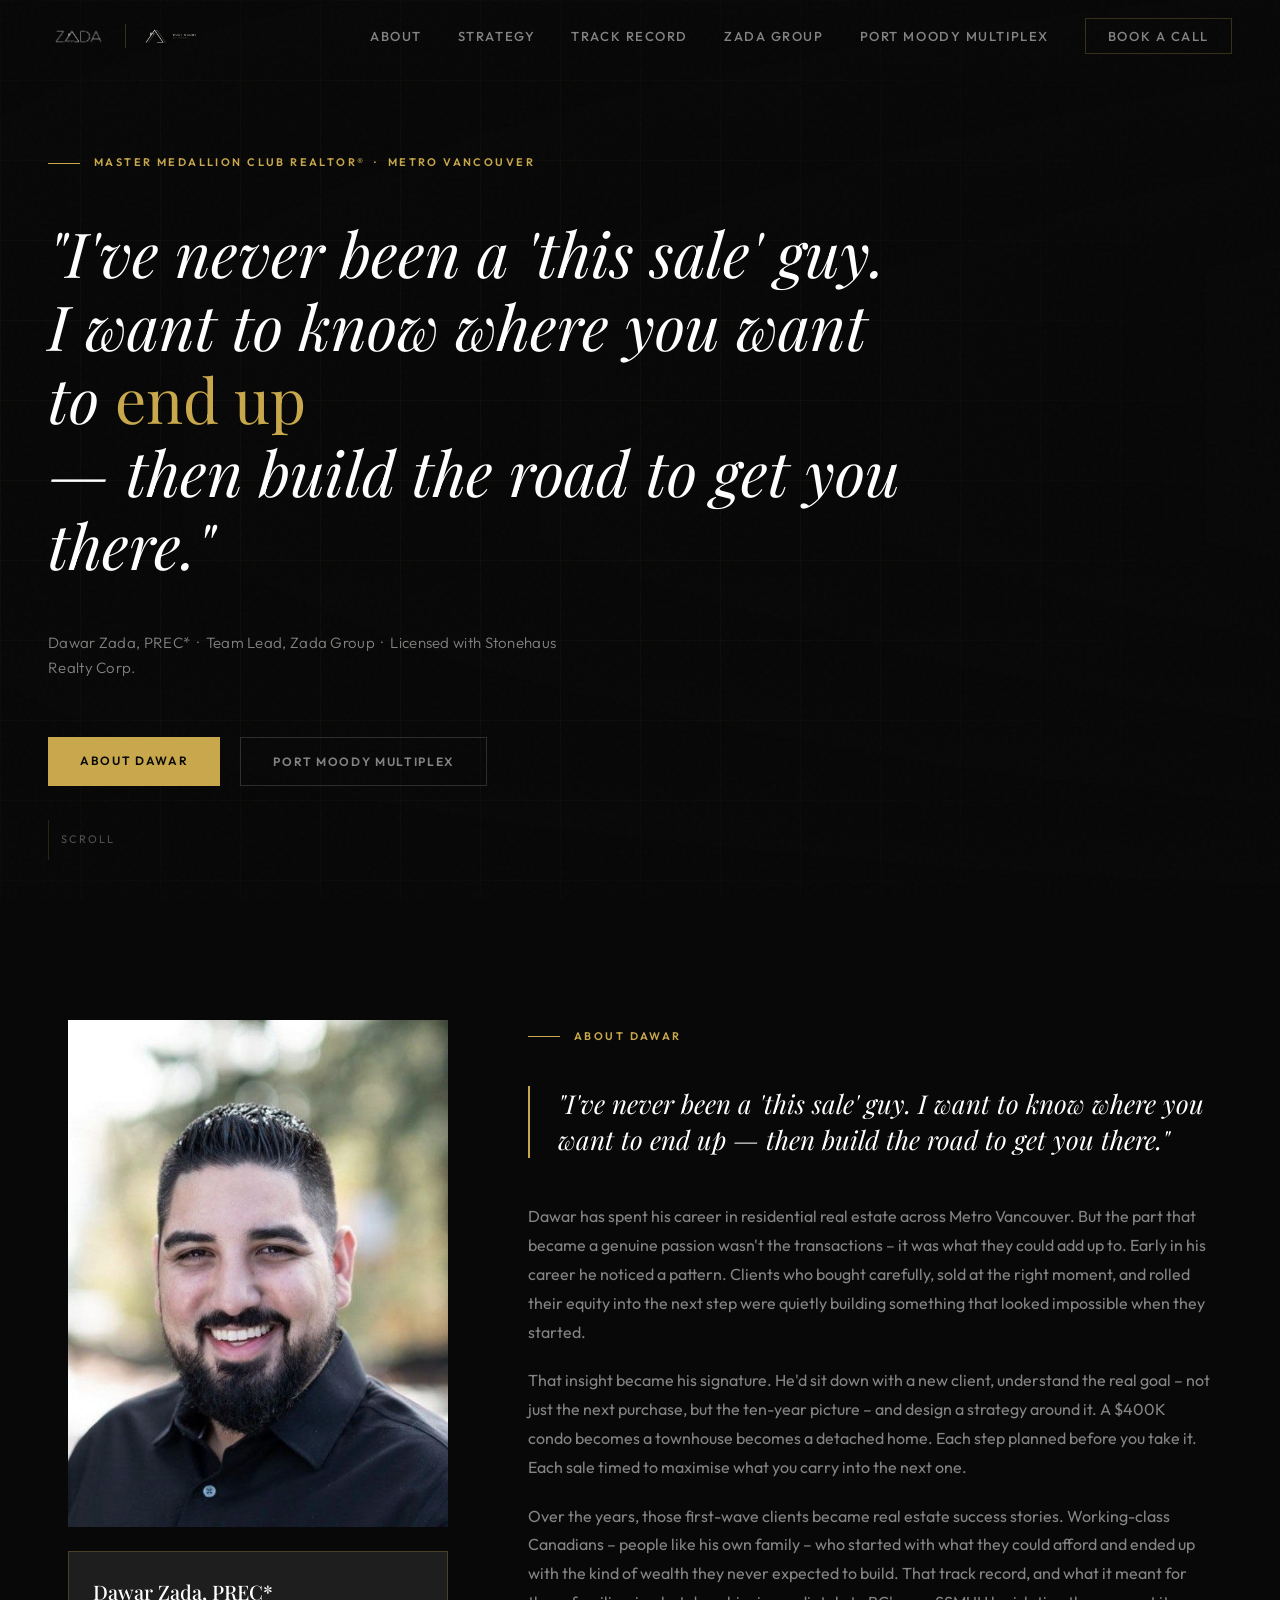
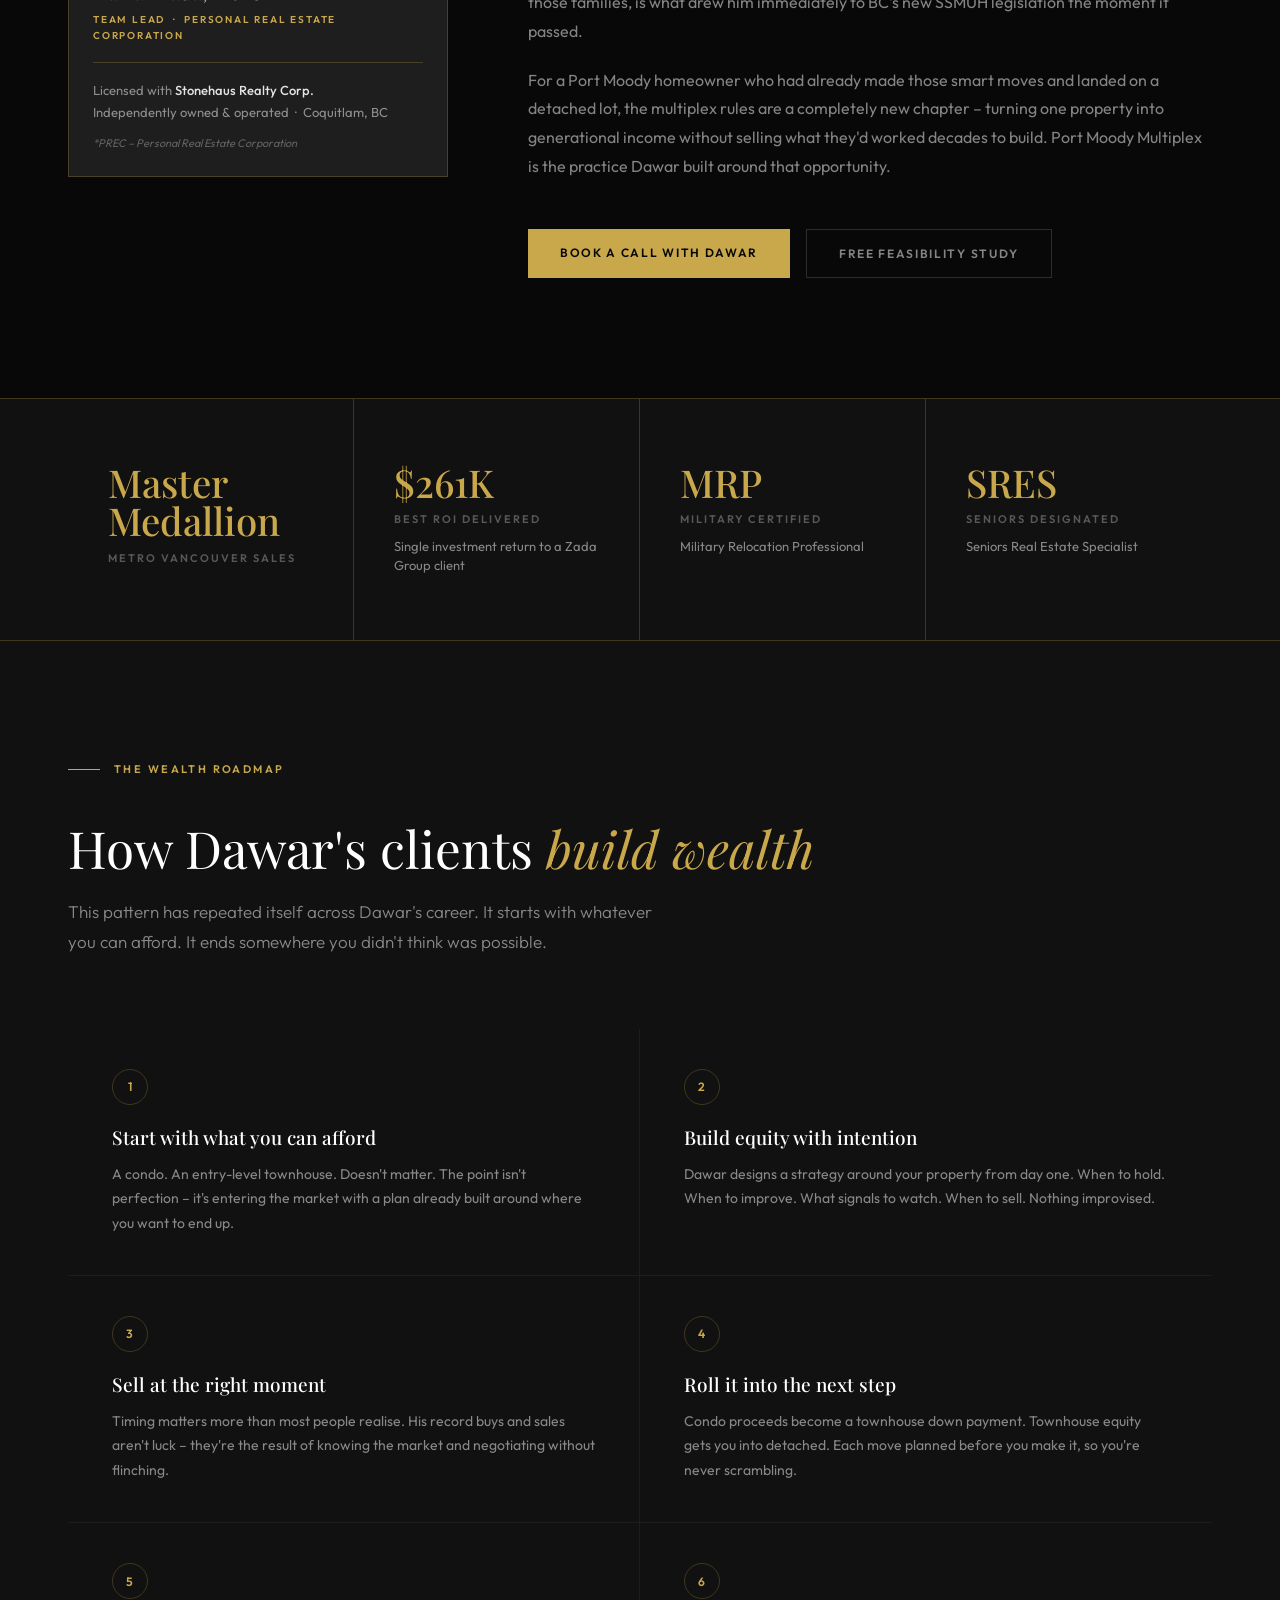
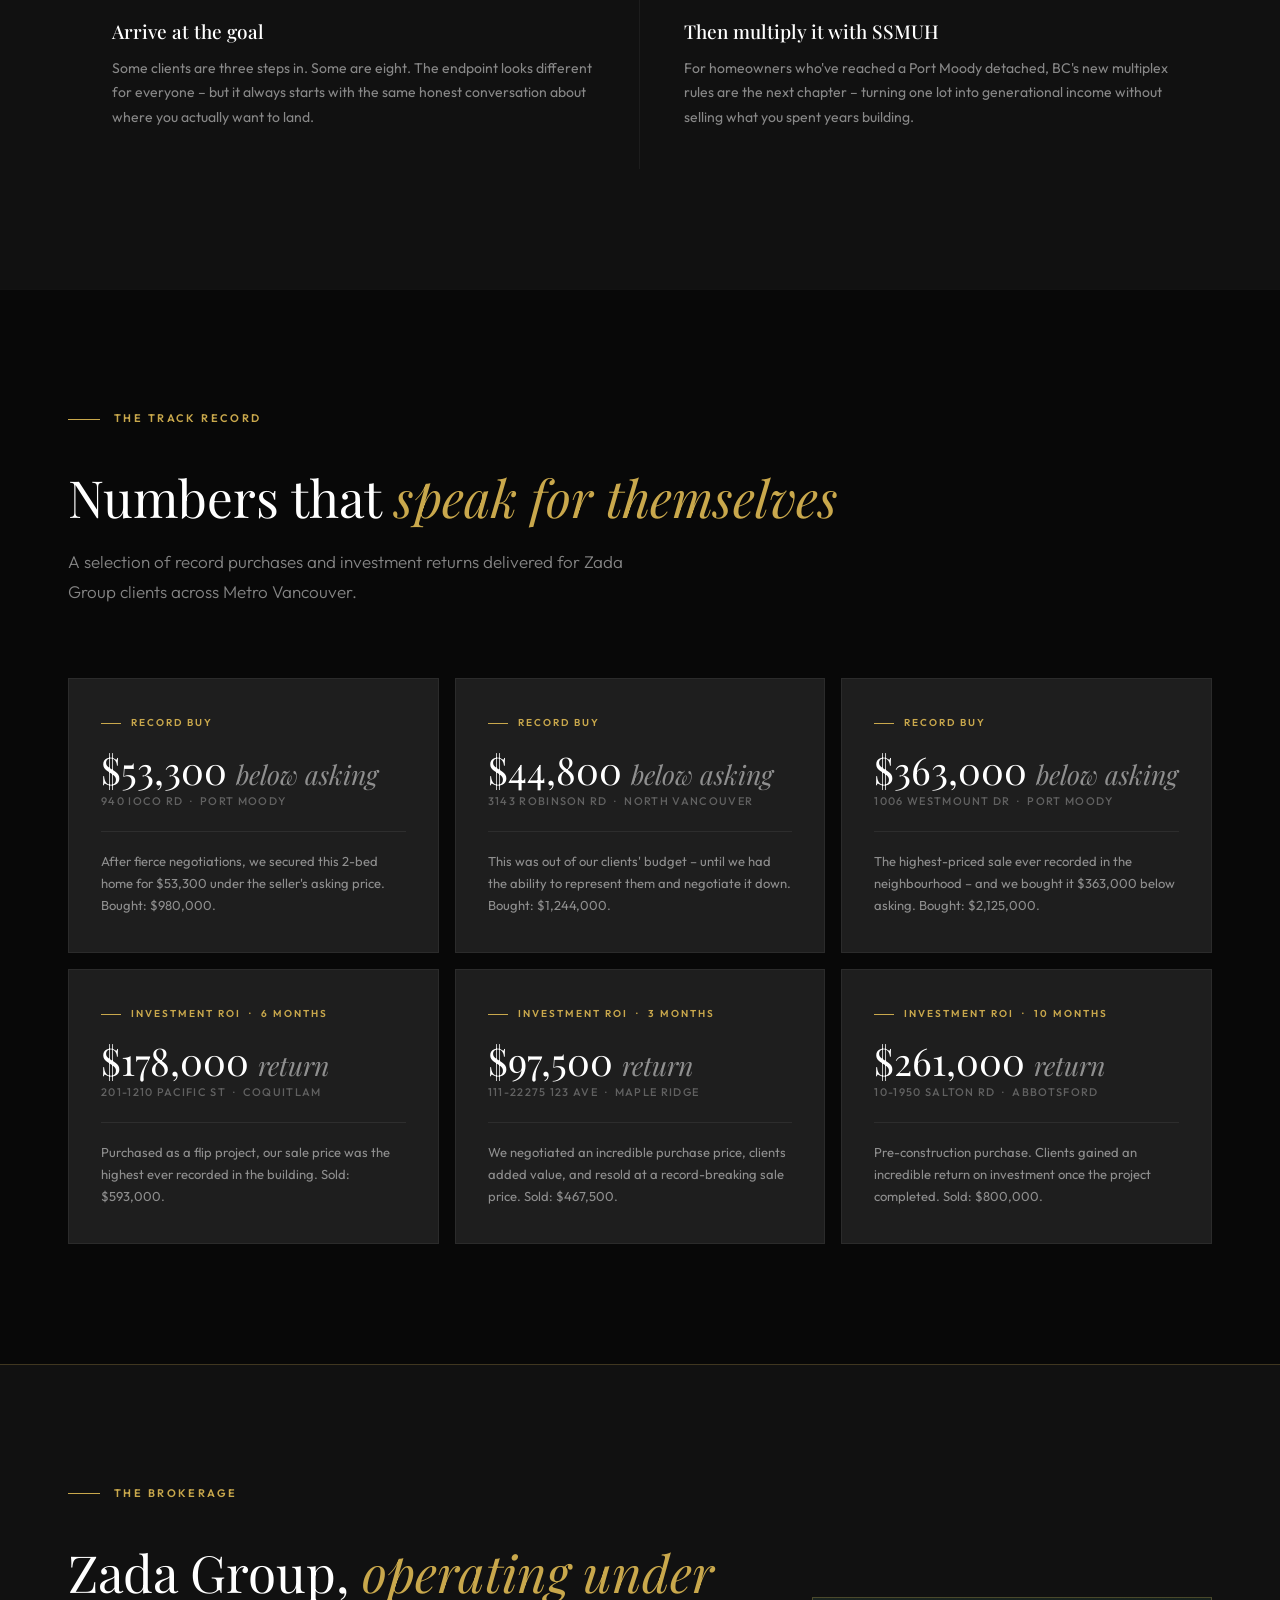
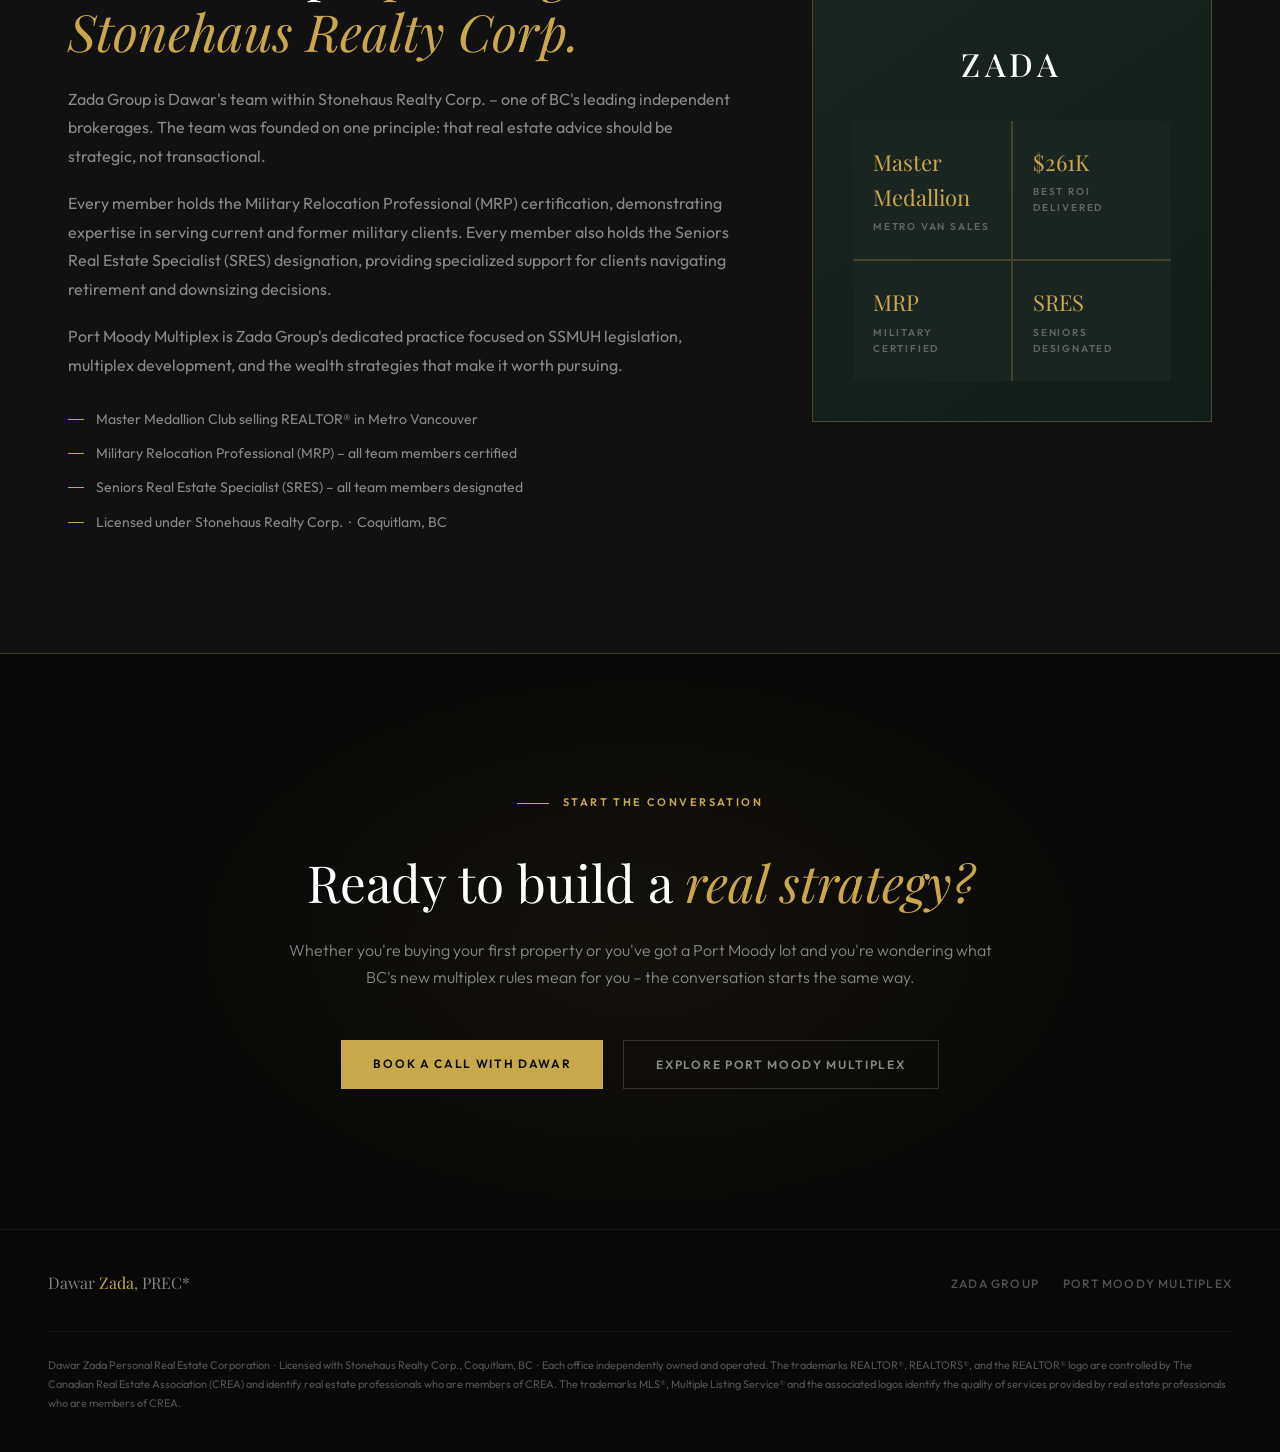
==== commit 12f7e4d1: "Add files via upload" ====
--- a/index.html
+++ b/index.html
@@ -856,11 +856,11 @@
 <nav id="nav">
   <div class="nav-logo-wrap">
     <a href="#" class="nav-logo-link">
-      <img src="images/logo-zada.png" alt="Zada Group" class="nav-logo-img nav-logo-zada">
+      <img src="[data-uri]" alt="Zada Group" class="nav-logo-img nav-logo-zada">
     </a>
     <div class="nav-logo-divider"></div>
     <a href="https://www.portmoodymultiplex.ca" target="_blank" rel="noopener" class="nav-logo-link">
-      <img src="images/logo-pmm.png" alt="Port Moody Multiplex" class="nav-logo-img nav-logo-pmm">
+      <img src="[data-uri]" alt="Port Moody Multiplex" class="nav-logo-img nav-logo-pmm">
     </a>
   </div>
   <ul class="nav-links">
@@ -916,7 +916,7 @@
 <!-- ABOUT -->
 <section id="about">
   <div class="about-photo-wrap reveal">
-    <img src="images/headshot.jpg" alt="Dawar Zada, PREC*" class="about-photo" onerror="this.parentNode.querySelector('.about-photo-placeholder') && this.remove()">
+    <img src="[data-uri]